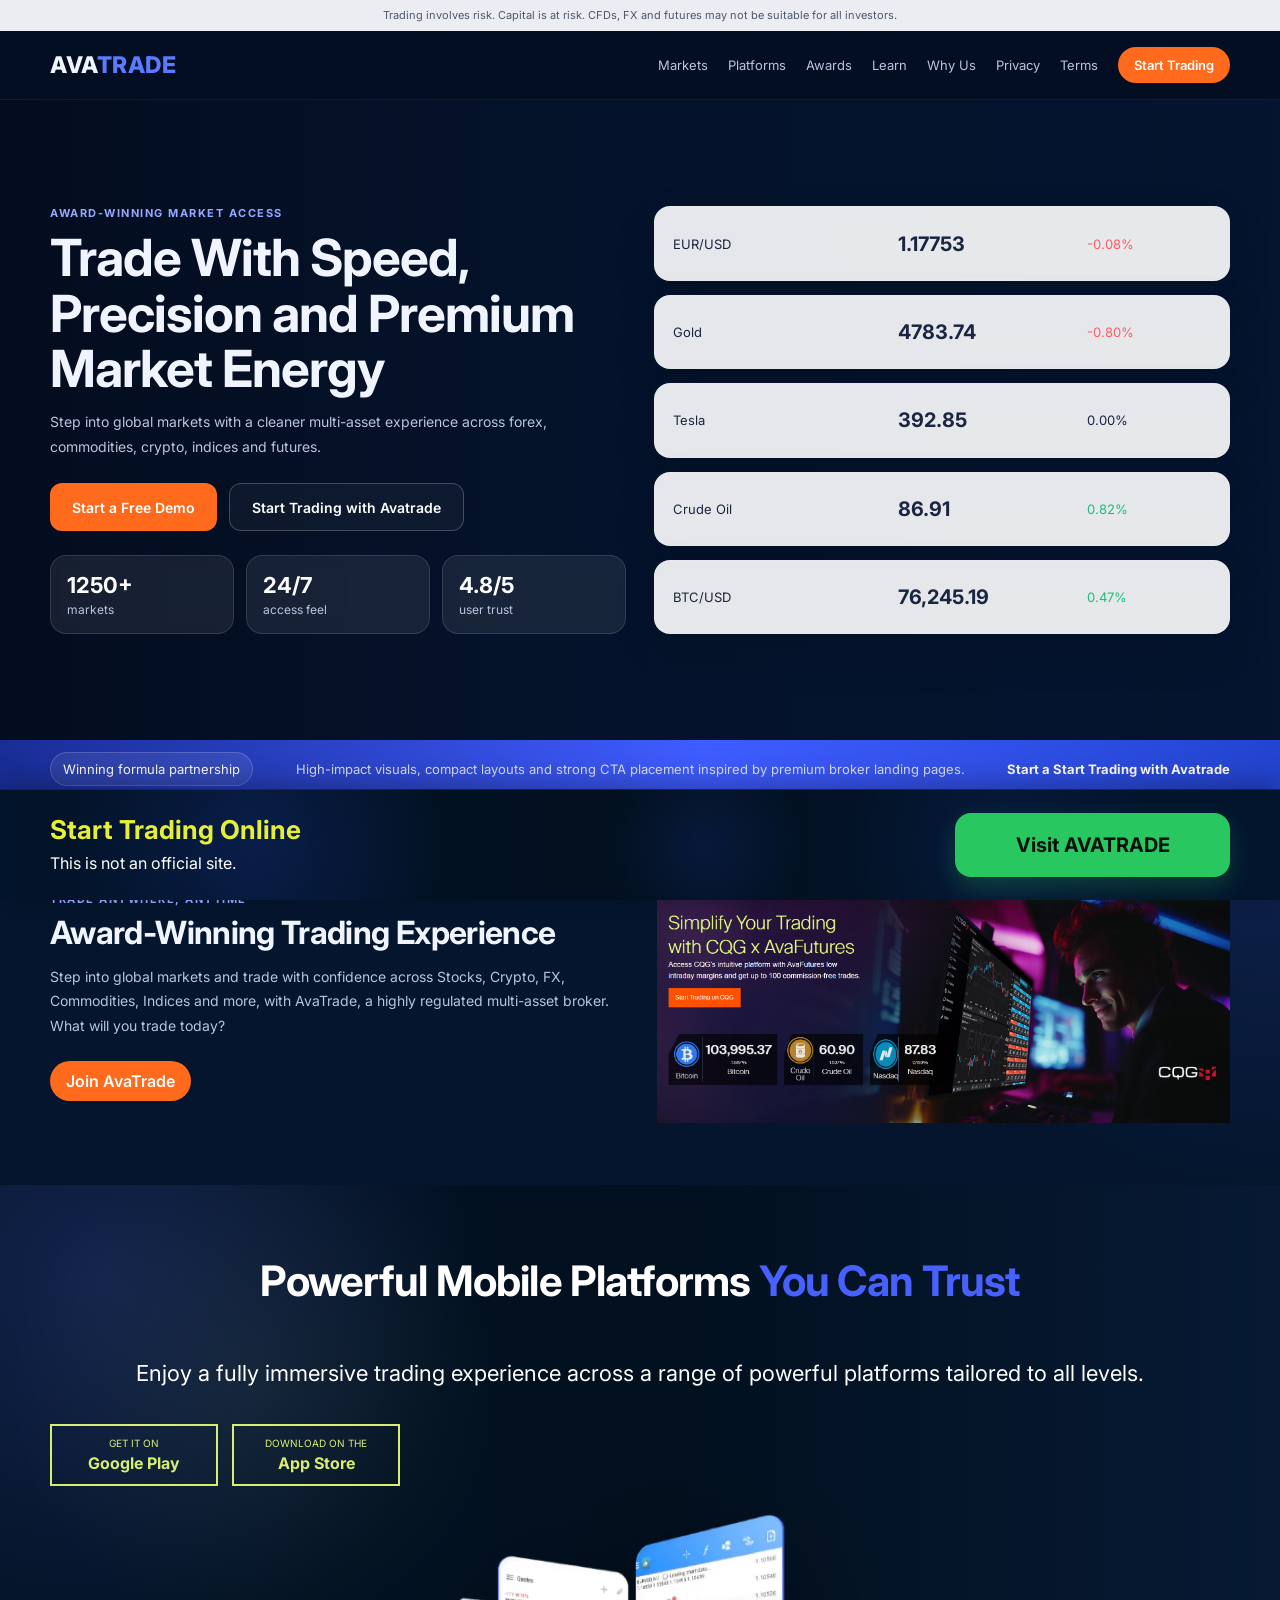
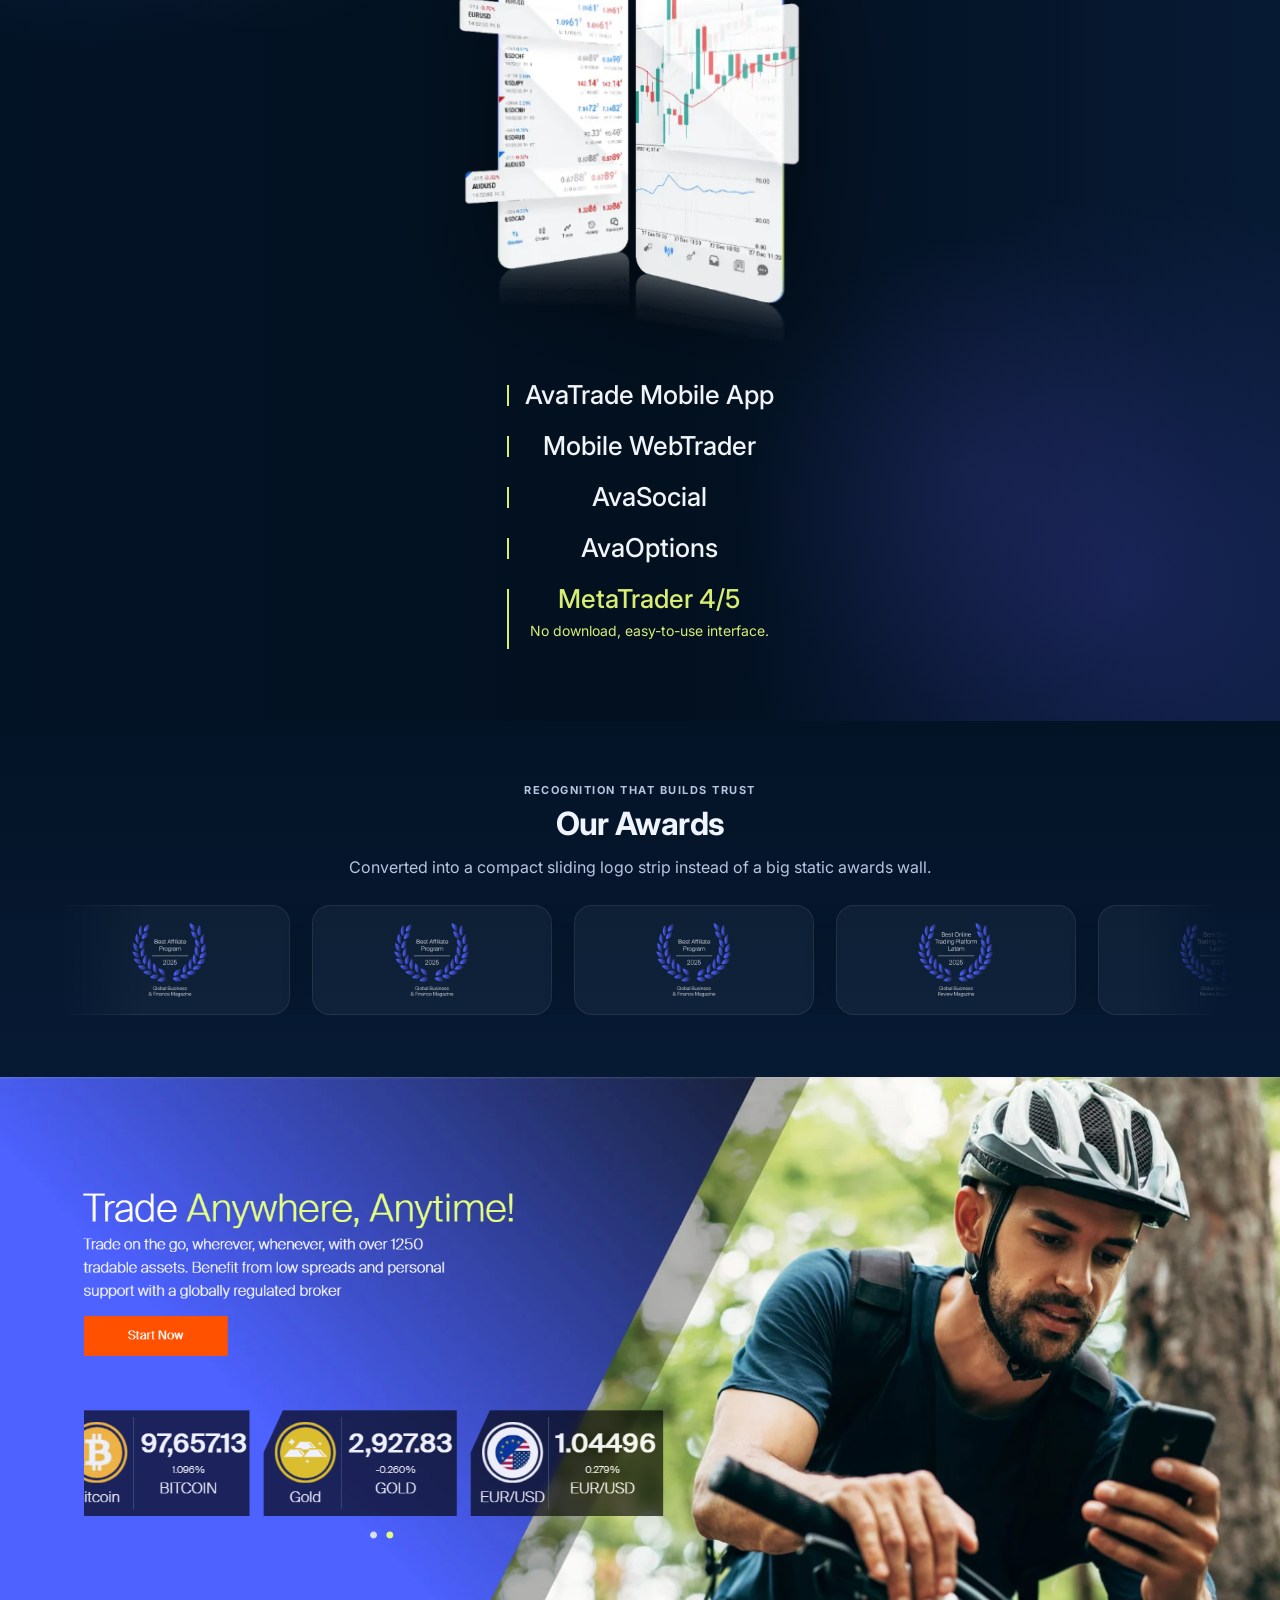
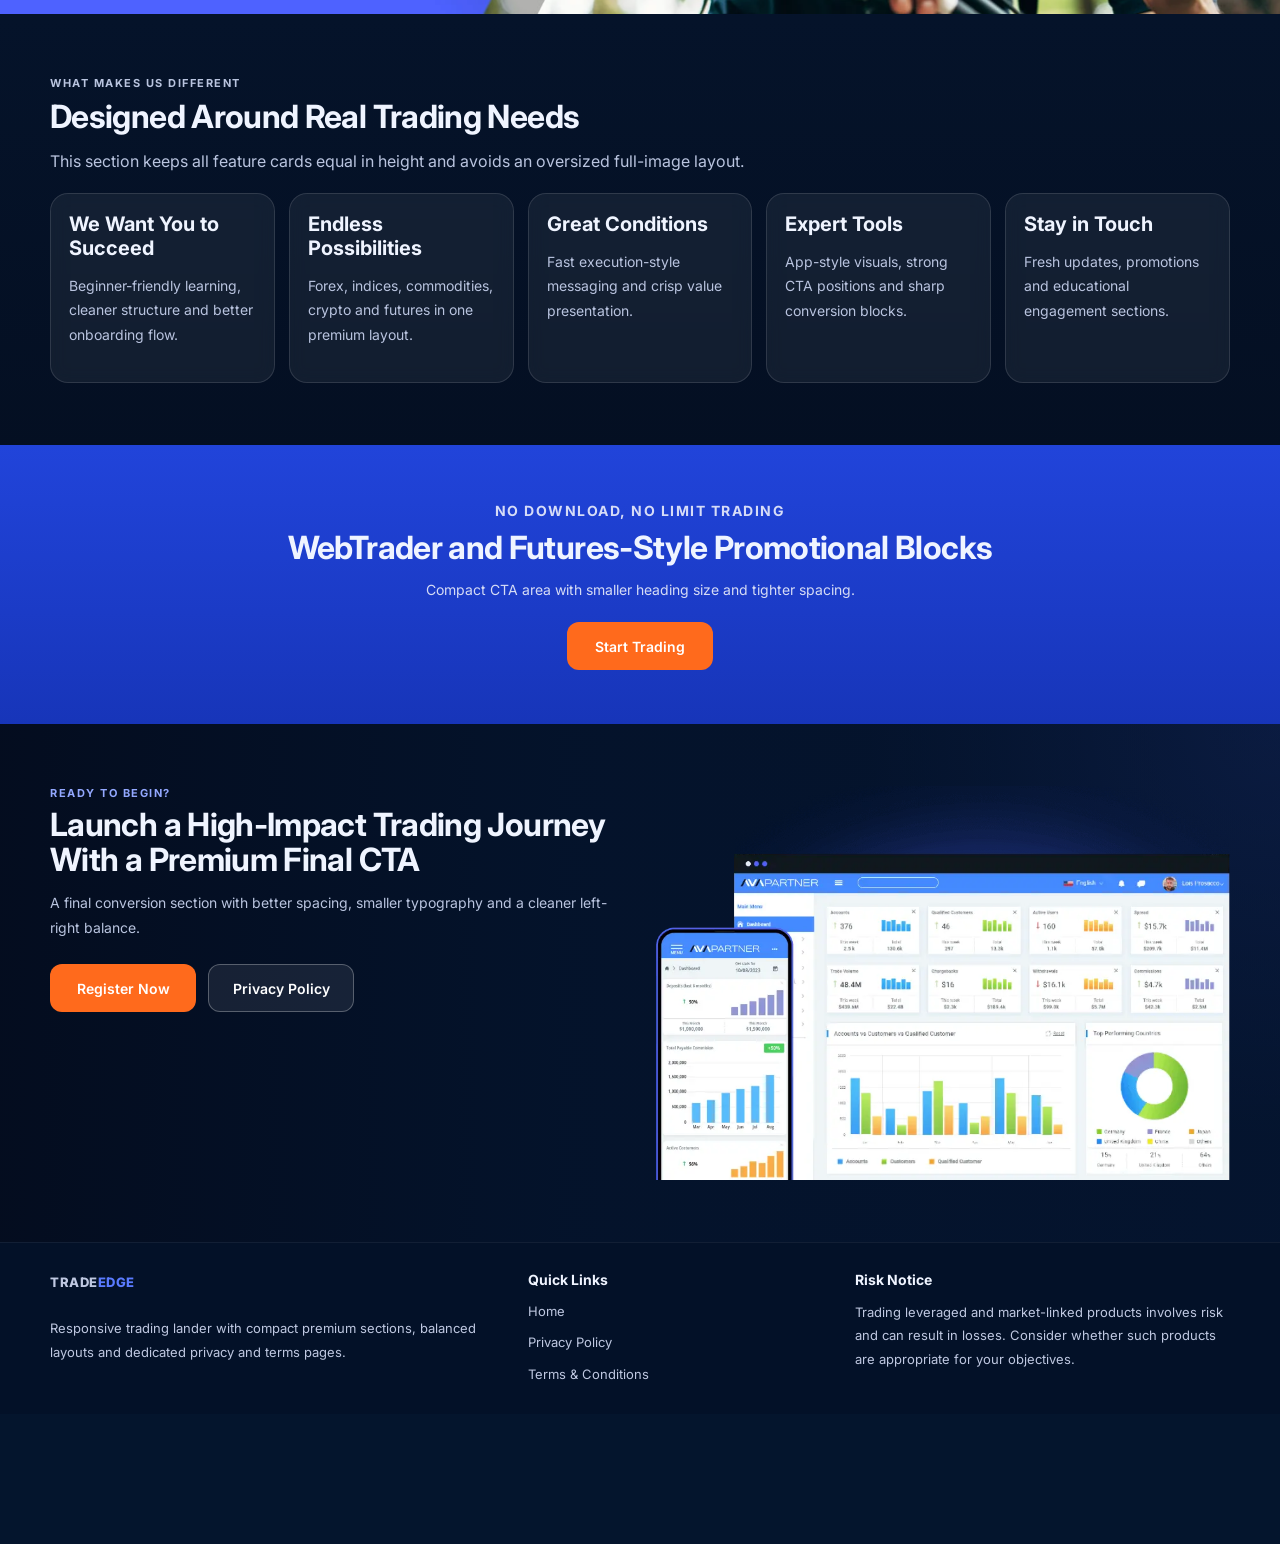
==== index.html @ bf1dd3de "Update index.html" ====
<!DOCTYPE html>
<html lang="en">
<head>
  <meta charset="UTF-8" />
  <meta name="viewport" content="width=device-width, initial-scale=1.0" />
  <title>AVATRADE | Responsive Trading</title>
  <meta name="description" content="Compact responsive trading landing page with premium broker-style sections, privacy policy and terms page." />
  <link rel="preconnect" href="https://fonts.googleapis.com">
  <link rel="preconnect" href="https://fonts.gstatic.com" crossorigin>
  <link href="https://fonts.googleapis.com/css2?family=Inter:wght@400;500;600;700&display=swap" rel="stylesheet">
  <link rel="stylesheet" href="assets/style.css" />
</head>
<body>
  <div class="risk-bar">Trading involves risk. Capital is at risk. CFDs, FX and futures may not be suitable for all investors.</div>

  <header class="site-header" id="siteHeader">
    <div class="container nav-wrap">
      <a href="index.html" class="logo">AVA<span>TRADE</span></a>
      <button class="nav-toggle" id="navToggle" aria-label="Toggle menu">
        <span></span><span></span><span></span>
      </button>
      <nav class="main-nav" id="mainNav">
        <a href="#markets">Markets</a>
        <a href="#platforms">Platforms</a>
        <a href="#awards">Awards</a>
        <a href="#learn">Learn</a>
        <a href="#why">Why Us</a>
        <a href="privacy.html">Privacy</a>
        <a href="terms.html">Terms</a>
        <a href="#final-cta" class="nav-cta">Start Trading</a>
      </nav>
    </div>
  </header>

  <main>
    <section class="hero compact-section">
      <div class="hero-bg"></div>
      <div class="hero-overlay"></div>
      <div class="container hero-grid">
        <div class="hero-copy">
          <p class="eyebrow">Award-winning market access</p>
          <h1>Trade With Speed, Precision and Premium Market Energy</h1>
          <p class="lead">Step into global markets with a cleaner multi-asset experience across forex, commodities, crypto, indices and futures.</p>
          <div class="hero-actions">
            <a href="#final-cta" class="btn btn-primary">Start a Free Demo</a>
            <a href="#platforms" class="btn btn-secondary">Start Trading with Avatrade</a>
          </div>
          <div class="metric-row">
            <div class="metric-card"><strong>1250+</strong><span>markets</span></div>
            <div class="metric-card"><strong>24/7</strong><span>access feel</span></div>
            <div class="metric-card"><strong>4.8/5</strong><span>user trust</span></div>
          </div>
        </div>
        <div class="hero-panel">
          <div class="ticker-card"><span>EUR/USD</span><strong>1.17753</strong><em class="down">-0.08%</em></div>
          <div class="ticker-card"><span>Gold</span><strong>4783.74</strong><em class="down">-0.80%</em></div>
          <div class="ticker-card"><span>Tesla</span><strong>392.85</strong><em>0.00%</em></div>
          <div class="ticker-card"><span>Crude Oil</span><strong>86.91</strong><em class="up">0.82%</em></div>
          <div class="ticker-card"><span>BTC/USD</span><strong>76,245.19</strong><em class="up">0.47%</em></div>
        </div>
      </div>
    </section>

    <section class="promo-strip">
      <div class="container promo-strip-inner">
        <div class="promo-badge">Winning formula partnership</div>
        <p>High-impact visuals, compact layouts and strong CTA placement inspired by premium broker landing pages.</p>
        <a href="#final-cta">Start a Start Trading with Avatrade</a>
      </div>
    </section>

   <section class="compact-section dark-section" id="markets">
  <div class="container split-grid equal-grid market-section-fixed">
    <div class="text-col">
      <p class="eyebrow">Trade anywhere, anytime</p>
      <h2>Award-Winning Trading Experience</h2>
      <p class="section-text">
        Step into global markets and trade with confidence across Stocks, Crypto, FX,
        Commodities, Indices and more, with AvaTrade, a highly regulated multi-asset
        broker. What will you trade today?
      </p>
      <a href="#final-cta" class="nav-cta">Join AvaTrade</a>
    </div>

    <div class="visual-col">
      <div class="">
        <img src="./assets/image (25) (1).png" alt="Trading platform visual" />
      </div>
    </div>
  </div>
</section>

  <section class="compact-section platform-section exact-platform" id="platforms">
  <div class="container">
    <div class="exact-platform-head">
      <h2>Powerful Mobile Platforms <span>You Can Trust</span></h2>
    </div>

    <div class="exact-platform-grid">

      <!-- LEFT -->
      <div class="exact-platform-left">
        <p>
          Enjoy a fully immersive
          trading experience across
          a range of powerful platforms
          tailored to all levels.
        </p>

        <div class="exact-store-row">
          <a href="#final-cta" class="exact-store-btn">
            <small>GET IT ON</small>
            <strong>Google Play</strong>
          </a>

          <a href="#final-cta" class="exact-store-btn">
            <small>Download on the</small>
            <strong>App Store</strong>
          </a>
        </div>
      </div>

      <!-- CENTER (UPDATED IMAGE) -->
      <div class="exact-platform-center">
        <div class="platform-image-wrap">
          <img src="./assets/image-metatrader.webp" alt="Trading App UI" />
        </div>
      </div>

      <!-- RIGHT -->
      <div class="exact-platform-right">
        <div class="platform-link-item">
          <h3>AvaTrade Mobile App</h3>
        </div>

        <div class="platform-link-item">
          <h3>Mobile WebTrader</h3>
        </div>

        <div class="platform-link-item">
          <h3>AvaSocial</h3>
        </div>

        <div class="platform-link-item">
          <h3>AvaOptions</h3>
        </div>

        <div class="platform-link-item active">
          <h3>MetaTrader 4/5</h3>
          <p>No download, easy-to-use interface.</p>
        </div>
      </div>

    </div>
  </div>
</section>

   <section class="compact-section awards-section" id="awards">
  <div class="container">
    <div class="section-head center light">
      <p class="eyebrow">Recognition that builds trust</p>
      <h2>Our Awards</h2>
      <p>Converted into a compact sliding logo strip instead of a big static awards wall.</p>
    </div>

    <div class="logo-slider">
      <div class="logo-track">
        <div class="award-card"><img src="./assets/img/award-2025-10 (1).webp" alt="Award 1" /></div>
        <div class="award-card"><img src="./assets/img/award-2025-10 (1).webp" alt="Award 2" /></div>
        <div class="award-card"><img src="./assets/img/award-2025-10.webp" alt="Award 3" /></div>
        <div class="award-card"><img src="./assets/img/award-2025-11 (1).webp" alt="Award 4" /></div>
        <div class="award-card"><img src="./assets/img/award-2025-11.webp" alt="Award 5" /></div>
        <div class="award-card"><img src="./assets/img/award-2025-4.webp" alt="Award 6" /></div>
        <div class="award-card"><img src="./assets/img/award-2025-5 (1).webp" alt="Award 7" /></div>
        <div class="award-card"><img src="./assets/img/award-2025-5.webp" alt="Award 8" /></div>
        <div class="award-card"><img src="./assets/img/award-2025-6 (1).webp" alt="Award 9" /></div>
        <div class="award-card"><img src="./assets/img/award-2025-6.webp" alt="Award 10" /></div>
        <div class="award-card"><img src="./assets/img/award-2025-7.webp" alt="Award 11" /></div>
        <div class="award-card"><img src="./assets/img/award-2025-8 (1).webp" alt="Award 12" /></div>
        <div class="award-card"><img src="./assets/img/award-2025-8.webp" alt="Award 13" /></div>

        <!-- duplicate for smooth infinite slider -->
        <div class="award-card"><img src="./assets/img/award-2025-10 (1).webp" alt="Award 1" /></div>
        <div class="award-card"><img src="./assets/img/award-2025-10 (1).webp" alt="Award 2" /></div>
        <div class="award-card"><img src="./assets/img/award-2025-10.webp" alt="Award 3" /></div>
        <div class="award-card"><img src="./assets/img/award-2025-11 (1).webp" alt="Award 4" /></div>
        <div class="award-card"><img src="./assets/img/award-2025-11.webp" alt="Award 5" /></div>
        <div class="award-card"><img src="./assets/img/award-2025-4.webp" alt="Award 6" /></div>
        <div class="award-card"><img src="./assets/img/award-2025-5 (1).webp" alt="Award 7" /></div>
        <div class="award-card"><img src="./assets/img/award-2025-5.webp" alt="Award 8" /></div>
        <div class="award-card"><img src="./assets/img/award-2025-6 (1).webp" alt="Award 9" /></div>
        <div class="award-card"><img src="./assets/img/award-2025-6.webp" alt="Award 10" /></div>
        <div class="award-card"><img src="./assets/img/award-2025-7.webp" alt="Award 11" /></div>
        <div class="award-card"><img src="./assets/img/award-2025-8 (1).webp" alt="Award 12" /></div>
        <div class="award-card"><img src="./assets/img/award-2025-8.webp" alt="Award 13" /></div>
      </div>
    </div>
  </div>
</section>

    <section class="compact-section light-section" id="learn" style="padding: 0px 0;">
            <img src="./assets/image (26) (1).png" alt="Learning and training workspace" />
    </section>

    <section class="compact-section why-section" id="why">
      <div class="container">
        <div class="section-head light left">
          <p class="eyebrow">What makes us different</p>
          <h2>Designed Around Real Trading Needs</h2>
          <p>This section keeps all feature cards equal in height and avoids an oversized full-image layout.</p>
        </div>
        <div class="feature-grid">
          <article class="feature-card"><h3>We Want You to Succeed</h3><p>Beginner-friendly learning, cleaner structure and better onboarding flow.</p></article>
          <article class="feature-card"><h3>Endless Possibilities</h3><p>Forex, indices, commodities, crypto and futures in one premium layout.</p></article>
          <article class="feature-card"><h3>Great Conditions</h3><p>Fast execution-style messaging and crisp value presentation.</p></article>
          <article class="feature-card"><h3>Expert Tools</h3><p>App-style visuals, strong CTA positions and sharp conversion blocks.</p></article>
          <article class="feature-card"><h3>Stay in Touch</h3><p>Fresh updates, promotions and educational engagement sections.</p></article>
        </div>
      </div>
    </section>

    <section class="cta-band">
      <div class="container cta-band-inner">
        <p class="eyebrow">No download, no limit trading</p>
        <h2>WebTrader and Futures-Style Promotional Blocks</h2>
        <p>Compact CTA area with smaller heading size and tighter spacing.</p>
        <a href="#final-cta" class="btn btn-primary">Start Trading</a>
      </div>
    </section>

    <section class="compact-section final-cta" id="final-cta">
      <div class="final-bg"></div>
      <div class="final-overlay"></div>
      <div class="container split-grid equal-grid final-grid">
        <div class="text-col final-copy">
          <p class="eyebrow">Ready to begin?</p>
          <h2 style="font-size: 32px;">Launch a High-Impact Trading Journey With a Premium Final CTA</h2>
          <p class="section-text">A final conversion section with better spacing, smaller typography and a cleaner left-right balance.</p>
          <div class="hero-actions">
            <a href="#" class="btn btn-primary">Register Now</a>
            <a href="privacy.html" class="btn btn-secondary light-outline">Privacy Policy</a>
          </div>
        </div>
        <div class="visual-col">
          <div class="">
            <img src="./assets/partner-img.webp" alt="Performance racing inspired visual" />
          </div>
        </div>
      </div>
    </section>
  </main>

  <footer class="site-footer">
    <div class="container footer-grid">
      <div>
        <a href="index.html" class="logo footer-logo">TRADE<span>EDGE</span></a>
        <p>Responsive trading lander with compact premium sections, balanced layouts and dedicated privacy and terms pages.</p>
      </div>
      <div>
        <h4>Quick Links</h4>
        <ul>
          <li><a href="index.html">Home</a></li>
          <li><a href="privacy.html">Privacy Policy</a></li>
          <li><a href="terms.html">Terms & Conditions</a></li>
        </ul>
      </div>
      <div>
        <h4>Risk Notice</h4>
        <p>Trading leveraged and market-linked products involves risk and can result in losses. Consider whether such products are appropriate for your objectives.</p>
      </div>
    </div>
  </footer>

  <div class="bottom-sticky-bar">
  <div class="container bottom-sticky-inner">
    <div class="bottom-sticky-text">
      <h3>Start Trading Online</h3>
      <p>This is not an official site.</p>
    </div>
    <a href="#final-cta" class="bottom-sticky-btn">Visit AVATRADE</a>
  </div>
</div>

  <script src="assets/script.js"></script>
</body>
</html>
---- assets/style.css ----
:root {
  --bg: #04152d;
  --bg-soft: #071f42;
  --card: rgba(255,255,255,0.08);
  --card-strong: rgba(8,17,38,0.82);
  --line: rgba(255,255,255,0.12);
  --text: #eff4ff;
  --muted: #b9c4df;
  --dark-text: #10203f;
  --accent: #ff6a1c;
  --blue: #4d68ff;
  --lime: #d7ef7f;
  --section-light: #f3f5fb;
  --shadow: 0 18px 40px rgba(5, 12, 30, 0.18);
}

* { box-sizing: border-box; }
html { scroll-behavior: smooth; }
body {
  margin: 0;
  font-family: 'Inter', sans-serif;
  color: var(--text);
  background: var(--bg);
}
a { text-decoration: none; color: inherit; }
img { max-width: 100%; display: block; }
.container { width: min(1180px, calc(100% - 32px)); margin: 0 auto; }

.risk-bar {
  font-size: 11px;
  line-height: 1.4;
  text-align: center;
  padding: 8px 12px;
  background: #ebedf2;
  color: #4d5870;
}

.site-header {
  position: sticky;
  top: 0;
  z-index: 100;
  background: rgba(5, 14, 33, 0.88);
  backdrop-filter: blur(10px);
  border-bottom: 1px solid rgba(255,255,255,0.06);
}
.nav-wrap {
  min-height: 68px;
  display: flex;
  align-items: center;
  justify-content: space-between;
  gap: 18px;
}
.logo {
  font-size: 23px;
  font-weight: 800;
  letter-spacing: 0.5px;
}
.logo span { color: #5a7bff; }
.main-nav {
  display: flex;
  align-items: center;
  gap: 20px;
  font-size: 13px;
  color: var(--muted);
}
.main-nav a:hover { color: #fff; }
.nav-cta {
  background: var(--accent);
  color: #fff !important;
  padding: 10px 16px;
  border-radius: 999px;
  font-weight: 600;
}
.nav-toggle {
  display: none;
  background: none;
  border: 0;
  padding: 0;
}
.nav-toggle span {
  display: block;
  width: 24px;
  height: 2px;
  margin: 5px 0;
  background: #fff;
}

.compact-section {
  position: relative;
  padding: 62px 0;
}
.hero {
  min-height: 640px;
  display: flex;
  align-items: center;
  overflow: hidden;
}
.hero-bg,
.final-bg {
  position: absolute;
  inset: 0;
  background-size: cover;
  background-position: center;
}
.hero-bg {
  background-image: url('https://images.unsplash.com/photo-1518546305927-5a555bb7020d?auto=format&fit=crop&w=1800&q=80');
}
.hero-overlay,
.final-overlay {
  position: absolute;
  inset: 0;
  background: linear-gradient(90deg, rgba(4, 12, 30, 0.92) 0%, rgba(4, 18, 42, 0.75) 44%, rgba(5, 19, 48, 0.45) 100%);
}
.hero-grid,
.split-grid {
  position: relative;
  z-index: 2;
  display: grid;
  grid-template-columns: repeat(2, minmax(0, 1fr));
  gap: 28px;
  /* align-items: center; */
}
.equal-grid > * { min-width: 0; }
.hero-copy,
.text-col,
.visual-col { width: 100%; }
.eyebrow {
  margin: 0 0 10px;
  font-size: 11px;
  font-weight: 700;
  letter-spacing: 1.5px;
  text-transform: uppercase;
  color: #93a8ff;
}
.hero h1,
h1,
h2 {
  margin: 0 0 14px;
  line-height: 1.08;
  letter-spacing: -0.02em;
}
.hero h1 { font-size: clamp(34px, 4vw, 52px); max-width: 620px; }
h1 { font-size: clamp(30px, 3vw, 42px); }
h2 { font-size: clamp(26px, 2.5vw, 36px); }
.hero .lead,
.section-text,
.legal-hero p,
.legal-content p,
.feature-card p,
.mini-card p,
.learn-card p,
.promo-overlay p,
.promo-stat-card p,
.cta-band-inner p,
.footer-grid p {
  font-size: 14px;
  line-height: 1.75;
  color: var(--muted);
}
.hero-actions,
.store-row {
  display: flex;
  flex-wrap: wrap;
  gap: 12px;
  margin-top: 24px;
}
.btn {
  display: inline-flex;
  align-items: center;
  justify-content: center;
  min-width: 146px;
  min-height: 48px;
  padding: 12px 22px;
  border-radius: 12px;
  font-size: 14px;
  font-weight: 600;
  transition: transform .25s ease, opacity .25s ease;
}
.btn:hover { transform: translateY(-2px); }
.btn-primary { background: var(--accent); color: #fff; }
.btn-secondary {
  color: #fff;
  border: 1px solid rgba(255,255,255,0.22);
  background: rgba(255,255,255,0.04);
}
.btn-lime {
  background: var(--lime);
  color: #243100;
  font-weight: 700;
}
.light-outline {
  background: rgba(255,255,255,0.08);
  border-color: rgba(255,255,255,0.28);
}
.small { min-width: 132px; min-height: 42px; font-size: 13px; }

.metric-row {
  display: grid;
  grid-template-columns: repeat(3, minmax(0, 1fr));
  gap: 12px;
  margin-top: 24px;
}
.metric-card,
.ticker-card,
.mini-card,
.learn-card,
.feature-card,
.platform-item,
.award-card {
  border: 1px solid var(--line);
  backdrop-filter: blur(8px);
}
.metric-card {
  padding: 16px;
  border-radius: 16px;
  background: rgba(255,255,255,0.08);
}
.metric-card strong {
  display: block;
  font-size: 22px;
  color: #fff;
}
.metric-card span {
  display: block;
  margin-top: 4px;
  font-size: 12px;
  color: var(--muted);
}
.hero-panel {
  display: grid;
  gap: 14px;
}
.ticker-card {
  display: grid;
  grid-template-columns: 1.2fr 1fr .7fr;
  align-items: center;
  gap: 12px;
  padding: 16px 18px;
  border-radius: 16px;
  background: rgba(255,255,255,0.9);
  color: #1a2542;
  box-shadow: var(--shadow);
}
.ticker-card span,
.ticker-card em { font-size: 13px; font-style: normal; }
.ticker-card strong { font-size: 20px; }
.up { color: #19c278; }
.down { color: #ff5c6a; }

.promo-strip {
  background: linear-gradient(90deg, #192d96, #3f5cff 55%, #2344d0);
  color: #fff;
  padding: 12px 0;
}
.promo-strip-inner {
  display: flex;
  align-items: center;
  justify-content: space-between;
  gap: 18px;
  font-size: 13px;
}
.promo-badge {
  padding: 8px 12px;
  border-radius: 999px;
  border: 1px solid rgba(255,255,255,0.16);
  background: rgba(255,255,255,0.08);
  white-space: nowrap;
}
.promo-strip p { margin: 0; color: rgba(255,255,255,0.82); }
.promo-strip a { font-weight: 700; white-space: nowrap; }

.dark-section,
.platform-section,
.why-section,
.final-cta { background: radial-gradient(circle at top right, rgba(75, 102, 255, 0.16), transparent 30%), var(--bg); }
.light-section,
.legal-page-body { background: var(--section-light); color: var(--dark-text); }
.light-section h2,
.light-section h3,
.legal-page-body h1,
.legal-page-body h2,
.legal-page-body h3,
.legal-page-body .logo,
.legal-page-body .main-nav a,
.legal-page-body .site-footer h4,
.legal-page-body .site-footer a,
.legal-page-body .site-footer p { color: var(--dark-text); }
.legal-page-body .site-footer { background: #e9edf7; }
.legal-page-body .site-header { background: rgba(255,255,255,0.92); border-bottom: 1px solid rgba(16,32,63,0.08); }
.legal-page-body .risk-bar { background: #dde3f1; color: #42516f; }

.market-grid,
.learn-grid,
.feature-grid {
  display: grid;
  gap: 14px;
}
.market-grid,
.learn-grid { grid-template-columns: repeat(2, minmax(0,1fr)); margin-top: 22px; }
.feature-grid { grid-template-columns: repeat(5, minmax(0,1fr)); margin-top: 22px; }
.mini-card,
.learn-card,
.feature-card {
  padding: 18px;
  border-radius: 18px;
  background: rgba(255,255,255,0.05);
  min-height: 176px;
}
.light-section .learn-card {
  background: #ffffff;
  box-shadow: 0 10px 28px rgba(17, 27, 61, 0.08);
  border: 1px solid rgba(17,27,61,0.06);
}
.mini-card h3,
.learn-card h3,
.feature-card h3,
.promo-overlay h3 { margin: 0 0 10px; font-size: 20px; }
.mini-card span,
.learn-card a { font-size: 13px; font-weight: 700; }
.learn-card a { color: var(--accent); }

.image-card,
.promo-card-img,
.promo-stat-card {
  position: relative;
  border-radius: 24px;
  overflow: hidden;
  box-shadow: var(--shadow);
}
.image-card {
  min-height: 380px;
  /* background: #091833; */
}
.tall-card { min-height: 420px; }
.image-card img,
.promo-card-img img,
.final-card img {
  width: 100%;
  height: 100%;
  object-fit: cover;
}
.image-float-card {
  position: absolute;
  left: 18px;
  right: 18px;
  bottom: 18px;
  padding: 16px;
  border-radius: 16px;
  background: rgba(6, 16, 36, 0.78);
  border: 1px solid rgba(255,255,255,0.08);
}
.image-float-card strong { display: block; margin-bottom: 6px; font-size: 16px; }
.image-float-card p { margin: 0; font-size: 13px; line-height: 1.7; color: var(--muted); }

.device-showcase {
  position: relative;
  min-height: 320px;
  margin-bottom: 18px;
}
.phone-back,
.phone-front {
  position: absolute;
  width: 54%;
  max-width: 300px;
  height: 300px;
  object-fit: cover;
  border-radius: 28px;
  box-shadow: var(--shadow);
  border: 6px solid rgba(11, 21, 44, 0.9);
}
.phone-back { left: 8%; top: 24px; transform: rotate(-8deg); }
.phone-front { right: 8%; top: 0; transform: rotate(8deg); }
.platform-links { display: grid; gap: 10px; }
.platform-item {
  padding: 14px 16px;
  border-radius: 14px;
  background: rgba(255,255,255,0.06);
  color: #dce4ff;
  font-size: 14px;
}
.platform-item.active { background: rgba(93, 114, 255, 0.18); border-color: rgba(117,136,255,0.35); }
.store-btn {
  display: inline-flex;
  align-items: center;
  justify-content: center;
  min-width: 132px;
  min-height: 42px;
  padding: 10px 16px;
  border-radius: 12px;
  border: 1px solid rgba(215,239,127,0.35);
  color: var(--lime);
  background: rgba(255,255,255,0.03);
  font-size: 13px;
  font-weight: 700;
}

.awards-section { overflow: hidden; }
.section-head { max-width: 720px; margin-bottom: 22px; }
.section-head.center { text-align: center; margin-left: auto; margin-right: auto; }
.section-head.left { text-align: left; }
.section-head.light p { color: var(--muted); }
.logo-slider {
  overflow: hidden;
  border-radius: 18px;
  /* border: 1px solid rgba(255,255,255,0.08); */
  /* background: rgba(255,255,255,0.04); */
}
.logo-track {
  display: flex;
  width: max-content;
  animation: slideAwards 32s linear infinite;
}
.award-card {
  display: flex;
  align-items: center;
  justify-content: center;
  min-width: 240px;
  min-height: 88px;
  padding: 18px;
  border-right: 1px solid rgba(255,255,255,0.07);
  font-size: 13px;
  font-weight: 700;
  color: #dce3ff;
  text-align: center;
}
@keyframes slideAwards {
  0% { transform: translateX(0); }
  100% { transform: translateX(-50%); }
}

.why-section {
  background: linear-gradient(180deg, rgba(5,19,42,0.98), rgba(4,15,34,0.98));
}
.feature-card {
  background: rgba(255,255,255,0.06);
  min-height: 190px;
}

.promo-card-img { min-height: 340px; }
.promo-overlay {
  position: absolute;
  inset: auto 18px 18px 18px;
  padding: 18px;
  border-radius: 18px;
  background: rgba(6, 16, 36, 0.78);
}
.promo-overlay .eyebrow,
.promo-stat-card .eyebrow,
.cta-band .eyebrow,
.final-copy .eyebrow { margin-bottom: 8px; }
.promo-stat-card {
  min-height: 340px;
  padding: 28px;
  display: grid;
  grid-template-columns: 1.2fr .8fr;
  align-items: center;
  gap: 18px;
  background: linear-gradient(135deg, #07152f, #152863 62%, #0a1736);
  border: 1px solid rgba(255,255,255,0.08);
}
.stat-circle {
  width: 180px;
  height: 180px;
  margin-left: auto;
  border-radius: 50%;
  display: grid;
  place-items: center;
  background: radial-gradient(circle at top, #fff3a3, #d5ef7f 58%, #95a631 100%);
  color: #3a4200;
  font-size: 58px;
  font-weight: 800;
  box-shadow: 0 18px 40px rgba(0,0,0,0.28);
}

.cta-band {
  background: linear-gradient(180deg, #2144da, #1735b9);
  text-align: center;
  padding: 54px 0;
}
.cta-band-inner {
  max-width: 760px;
  margin: 0 auto;
}
.cta-band h2 { margin-bottom: 12px; }
.cta-band p { margin: 0 0 20px; color: rgba(255,255,255,0.82); }

.final-cta { overflow: hidden; }
.final-bg {
  background-image: url('https://images.unsplash.com/photo-1517649763962-0c623066013b?auto=format&fit=crop&w=1800&q=80');
}
.final-grid { position: relative; z-index: 2; }
.final-copy { padding-right: 12px; }
.final-card { min-height: 350px; }

.site-footer {
  background: #031128;
  padding: 28px 0;
  border-top: 1px solid rgba(255,255,255,0.06);
}
.footer-grid {
  display: grid;
  grid-template-columns: 1.2fr .8fr 1fr;
  gap: 28px;
}
.site-footer h4 { margin: 0 0 12px; font-size: 14px; }
.site-footer ul { list-style: none; padding: 0; margin: 0; }
.site-footer li + li { margin-top: 8px; }
.site-footer a, .site-footer p { color: #bfc8e1; font-size: 13px; line-height: 1.8; }
.footer-logo { display: inline-block; margin-bottom: 10px; }

.legal-main { color: var(--dark-text); }
.legal-hero {
  padding: 72px 0 30px;
  background: linear-gradient(180deg, #f6f8fd, #eef2fb);
}
.legal-content-wrap { padding: 0 0 60px; }
.legal-content {
  background: #fff;
  border-radius: 24px;
  box-shadow: 0 18px 40px rgba(17, 27, 61, 0.08);
  padding: 32px;
}
.legal-content article { max-width: 860px; }
.legal-content h2 { font-size: 24px; margin-top: 22px; }
.legal-nav { color: #44516f; }

@media (max-width: 1100px) {
  .feature-grid { grid-template-columns: repeat(3, minmax(0,1fr)); }
  .footer-grid { grid-template-columns: 1fr 1fr; }
}

@media (max-width: 900px) {
  .nav-toggle { display: block; }
  .main-nav {
    position: absolute;
    top: 100%;
    right: 16px;
    left: 16px;
    display: none;
    flex-direction: column;
    align-items: flex-start;
    padding: 18px;
    border-radius: 18px;
    background: rgba(4, 15, 34, 0.98);
    border: 1px solid rgba(255,255,255,0.08);
  }
  .main-nav.open { display: flex; }
  .hero-grid,
  .split-grid,
  .footer-grid,
  .market-grid,
  .learn-grid,
  .feature-grid,
  .promo-stat-card {
    grid-template-columns: 1fr;
  }
  .hero { min-height: auto; padding: 56px 0; }
  .compact-section { padding: 52px 0; }
  .promo-strip-inner { flex-direction: column; align-items: flex-start; }
  .device-showcase { min-height: 280px; }
  .phone-back, .phone-front { width: 56%; height: 250px; }
  .phone-back { left: 6%; }
  .phone-front { right: 6%; }
  .stat-circle { margin: 0; }
}

@media (max-width: 640px) {
  .container { width: min(100% - 24px, 1180px); }
  .hero h1 { font-size: 26px; }
  h2 { font-size: 30px; }
  .metric-row { grid-template-columns: 1fr; }
  .ticker-card { grid-template-columns: 1fr 1fr .8fr; padding: 14px; }
  .ticker-card strong { font-size: 17px; }
  .award-card { min-width: 210px; }
  .image-card, .tall-card, .promo-card-img, .promo-stat-card { min-height: auto; }
  .device-showcase { min-height: 220px; }
  .phone-back, .phone-front { height: 200px; }
  .legal-content { padding: 24px 18px; }
  .feature-card {
    background: rgba(255, 255, 255, 0.06);
    min-height: 0px!important;
}
}



.bottom-sticky-bar {
  position: fixed;
  left: 0;
  right: 0;
  bottom: 0;
  z-index: 9999;
  background:
    radial-gradient(circle at 20% 50%, rgba(45, 88, 255, 0.16), transparent 18%),
    radial-gradient(circle at 55% 50%, rgba(45, 88, 255, 0.12), transparent 14%),
    radial-gradient(circle at 78% 50%, rgba(45, 88, 255, 0.10), transparent 16%),
    linear-gradient(90deg, #02142b 0%, #02101f 50%, #03152e 100%);
  border-top: 1px solid rgba(255, 255, 255, 0.08);
  box-shadow: 0 -8px 24px rgba(0, 0, 0, 0.28);
}

.bottom-sticky-inner {
  min-height: 110px;
  display: flex;
  align-items: center;
  justify-content: space-between;
  gap: 24px;
  padding: 18px 0;
}

.bottom-sticky-text h3 {
  margin: 0 0 8px;
  font-size: 26px;
  line-height: 1.1;
  font-weight: 700;
  color: #e5ef39;
}

.bottom-sticky-text p {
  margin: 0;
  font-size: 16px;
  line-height: 1.4;
  color: #ffffff;
}

.bottom-sticky-btn {
  display: inline-flex;
  align-items: center;
  justify-content: center;
  min-width: 275px;
  min-height: 64px;
  padding: 14px 28px;
  border-radius: 16px;
  background: #29c75f;
  color: #04110a;
  font-size: 20px;
  font-weight: 700;
  text-decoration: none;
  box-shadow: 0 10px 24px rgba(41, 199, 95, 0.24);
  transition: transform 0.25s ease, box-shadow 0.25s ease, background 0.25s ease;
}

.bottom-sticky-btn:hover {
  transform: translateY(-2px);
  background: #31d867;
  box-shadow: 0 14px 30px rgba(41, 199, 95, 0.3);
}

body {
  padding-bottom: 130px;
}

@media (max-width: 767px) {
  .bottom-sticky-inner {
    min-height: auto;
    flex-direction: column;
    align-items: stretch;
    gap: 16px;
    padding: 16px 0;
  }

  .bottom-sticky-text h3 {
    font-size: 22px;
  }

  .bottom-sticky-text p {
    font-size: 15px;
  }

  .bottom-sticky-btn {
    width: 100%;
    min-width: 100%;
    min-height: 56px;
    font-size: 18px;
    border-radius: 14px;
  }

  body {
    padding-bottom: 160px;
  }
}


/* ===== PLATFORM SECTION ===== */
.exact-platform {
  position: relative;
  overflow: hidden;
  padding: 72px 0 68px;
  background:
    radial-gradient(circle at 8% 8%, rgba(88, 108, 255, 0.18), transparent 24%),
    radial-gradient(circle at 88% 88%, rgba(102, 88, 255, 0.18), transparent 26%),
    linear-gradient(90deg, #031326 0%, #02101f 52%, #071a34 100%);
}

.exact-platform::before {
  content: "";
  position: absolute;
  inset: 0;
  background:
    radial-gradient(circle at 20% 18%, rgba(201, 228, 112, 0.06), transparent 18%),
    radial-gradient(circle at 76% 78%, rgba(130, 108, 255, 0.08), transparent 18%);
  pointer-events: none;
}

.exact-platform .container {
  position: relative;
  z-index: 2;
}

/* ===== HEADING ===== */
.exact-platform-head {
  text-align: center;
  margin-bottom: 52px;
}

.exact-platform-head h2 {
  margin: 0;
  color: #ffffff;
  font-size: 42px;
  line-height: 1.12;
  font-weight: 700;
}

.exact-platform-head h2 span {
  color: #4761ff;
}

/* ===== GRID ===== */
.exact-platform-grid {
  display: grid;
  grid-template-columns: 0.95fr 1.15fr 0.9fr;
  align-items: center;
  gap: 42px;
}

/* ===== LEFT ===== */
.exact-platform-left p {
  margin: 0 0 34px;
  color: #ffffff;
  font-size: 22px;
  line-height: 1.55;
  max-width: 360px;
}

/* STORE BUTTONS */
.exact-store-row {
  display: flex;
  gap: 14px;
  flex-wrap: wrap;
}

.exact-store-btn {
  min-width: 168px;
  padding: 11px 16px;
  border: 2px solid #d8ee73;
  text-decoration: none;
  color: #d8ee73;
  display: flex;
  flex-direction: column;
  transition: 0.3s;
}

.exact-store-btn small {
  font-size: 10px;
  margin-bottom: 4px;
  text-transform: uppercase;
}

.exact-store-btn strong {
  font-size: 16px;
  font-weight: 700;
}

.exact-store-btn:hover {
  background: rgba(216, 238, 115, 0.08);
  transform: translateY(-2px);
}

/* ===== CENTER IMAGE ===== */
.exact-platform-center {
  display: flex;
  justify-content: center;
  align-items: center;
}

.platform-image-wrap {
  width: 100%;
  display: flex;
  justify-content: center;
}

.platform-image-wrap img {
  width: 100%;
  max-width: 420px;
  height: auto;
  object-fit: contain;
  display: block;
  filter: drop-shadow(0 30px 60px rgba(0,0,0,0.5));
  transform: perspective(1000px) rotateY(-6deg);
}

/* ===== RIGHT ===== */
.exact-platform-right {
  display: flex;
  flex-direction: column;
  gap: 20px;
}

.platform-link-item {
  position: relative;
  padding-left: 18px;
}

.platform-link-item::before {
  content: "";
  position: absolute;
  left: 0;
  top: 6px;
  width: 2px;
  height: calc(100% - 10px);
  background: #d8ee73;
}

.platform-link-item h3 {
  margin: 0;
  color: #f1f4f8;
  font-size: 26px;
  font-weight: 500;
}

.platform-link-item p {
  margin-top: 8px;
  color: #ffffff;
  font-size: 14px;
}

.platform-link-item.active h3,
.platform-link-item.active p {
  color: #d8ee73;
}

/* ===== RESPONSIVE ===== */
@media (max-width: 1280px) {
  .exact-platform-grid {
    grid-template-columns: 1fr;
    gap: 30px;
    text-align: center;
  }

  .exact-platform-left p {
    max-width: 100%;
  }

  .exact-platform-right {
    max-width: 500px;
    margin: auto;
  }
}

@media (max-width: 767px) {
  .exact-platform {
    padding: 56px 0;
  }

  .exact-platform-head h2 {
    font-size: 30px;
  }

  .exact-platform-left p {
    font-size: 18px;
  }

  .exact-store-row {
    flex-direction: column;
  }

  .exact-store-btn {
    width: 100%;
  }

  .platform-image-wrap img {
    max-width: 300px;
  }

  .platform-link-item h3 {
    font-size: 20px;
  }
}



.awards-section {
  background: linear-gradient(180deg, #031326 0%, #071a34 100%);
  overflow: hidden;
}

.logo-slider {
  position: relative;
  width: 100%;
  overflow: hidden;
  margin-top: 28px;
  mask-image: linear-gradient(to right, transparent 0%, #000 8%, #000 92%, transparent 100%);
  -webkit-mask-image: linear-gradient(to right, transparent 0%, #000 8%, #000 92%, transparent 100%);
}

.logo-track {
  display: flex;
  align-items: center;
  gap: 22px;
  width: max-content;
  animation: awardScroll 38s linear infinite;
}

.logo-slider:hover .logo-track {
  animation-play-state: paused;
}

.award-card {
  flex: 0 0 auto;
  width: 170px;
  height: 110px;
  display: flex;
  align-items: center;
  justify-content: center;
  padding: 14px;
  border-radius: 18px;
  background: rgba(255, 255, 255, 0.04);
  border: 1px solid rgba(255, 255, 255, 0.08);
  box-shadow: 0 10px 30px rgba(0, 0, 0, 0.18);
}

.award-card img {
  max-width: 100%;
  max-height: 78px;
  width: auto;
  height: auto;
  object-fit: contain;
  display: block;
}

@keyframes awardScroll {
  0% {
    transform: translateX(0);
  }
  100% {
    transform: translateX(-50%);
  }
}

@media (max-width: 767px) {
  .award-card {
    width: 140px;
    height: 92px;
    padding: 12px;
  }

  .award-card img {
    max-height: 62px;
  }

  .logo-track {
    gap: 16px;
    animation-duration: 28s;
  }
}

.market-section-fixed {
  align-items: center;
  gap: 34px;
}

.market-section-fixed .text-col {
  align-self: center;
  height: auto;
}

.market-section-fixed .section-text {
  padding-bottom: 19px;
  max-width: 560px;
}

.market-section-fixed .visual-col {
  display: flex;
  justify-content: center;
  align-items: center;
}

.market-image-card {
  width: 100%;
  max-width: 620px;
  background: transparent;
  box-shadow: none;
  border-radius: 18px;
  overflow: hidden;
}

.market-image-card img {
  display: block;
  width: 100%;
  height: auto;
  max-height: 360px;
  object-fit: cover;
  border-radius: 18px;
}

@media (max-width: 991px) {
  .market-section-fixed {
    grid-template-columns: 1fr;
    align-items: start;
  }

  .market-section-fixed .text-col,
  .market-section-fixed .visual-col {
    width: 100%;
  }

  .market-image-card img {
    max-height: 320px;
  }
}

@media (max-width: 767px) {
  .market-section-fixed {
    gap: 24px;
  }

  .market-image-card img {
    max-height: 260px;
  }
}
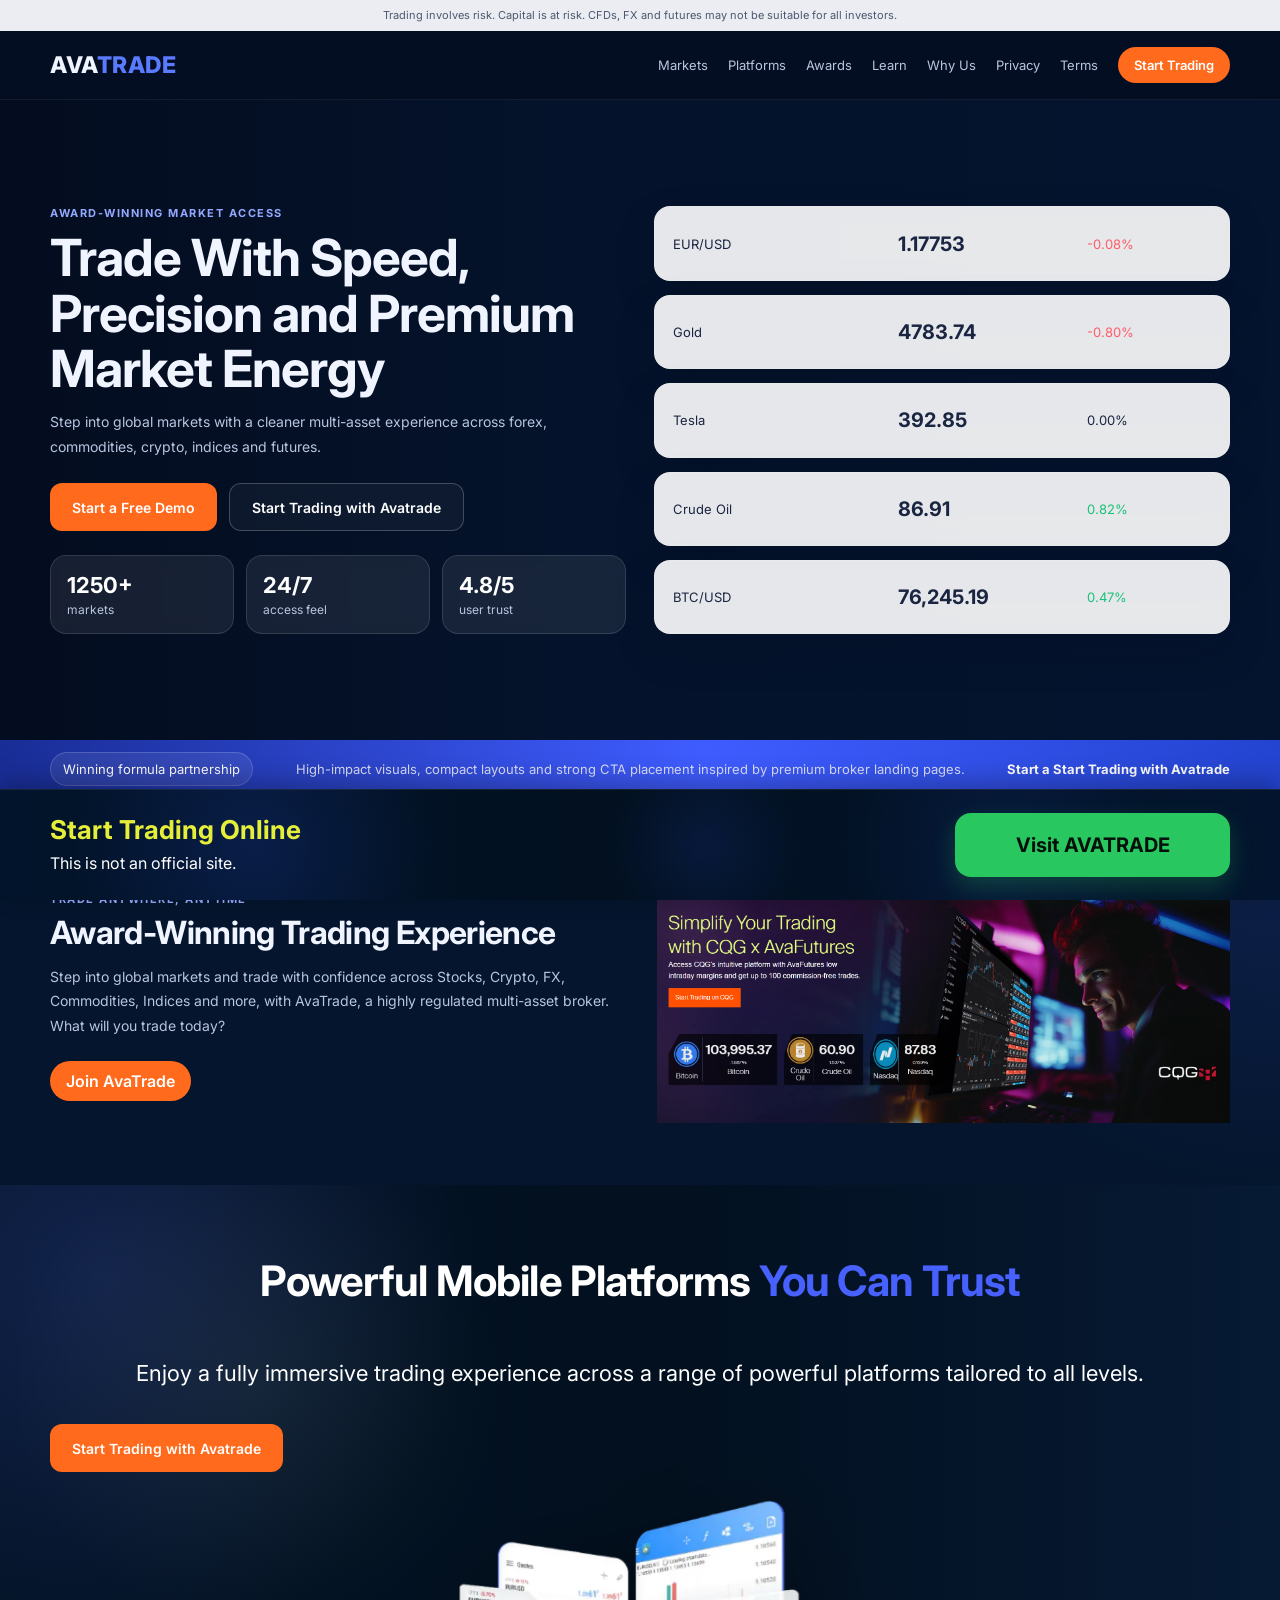
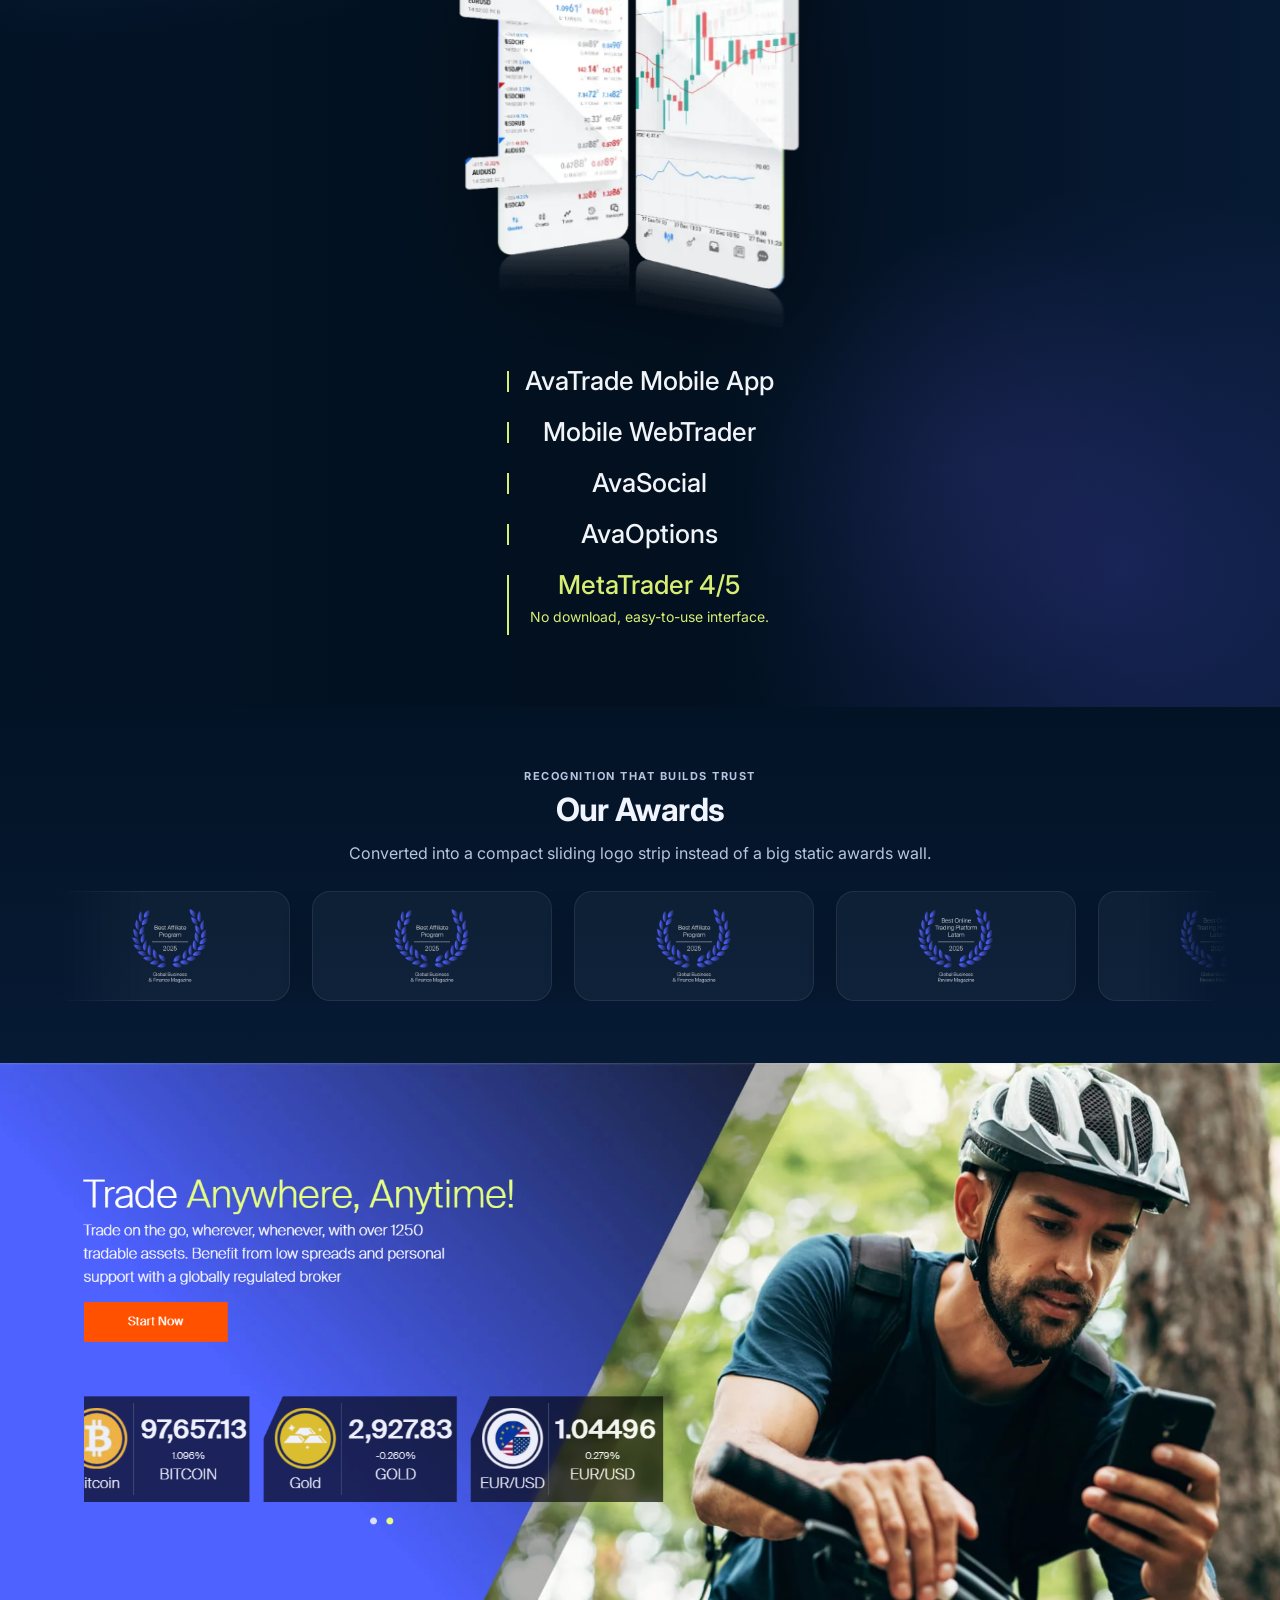
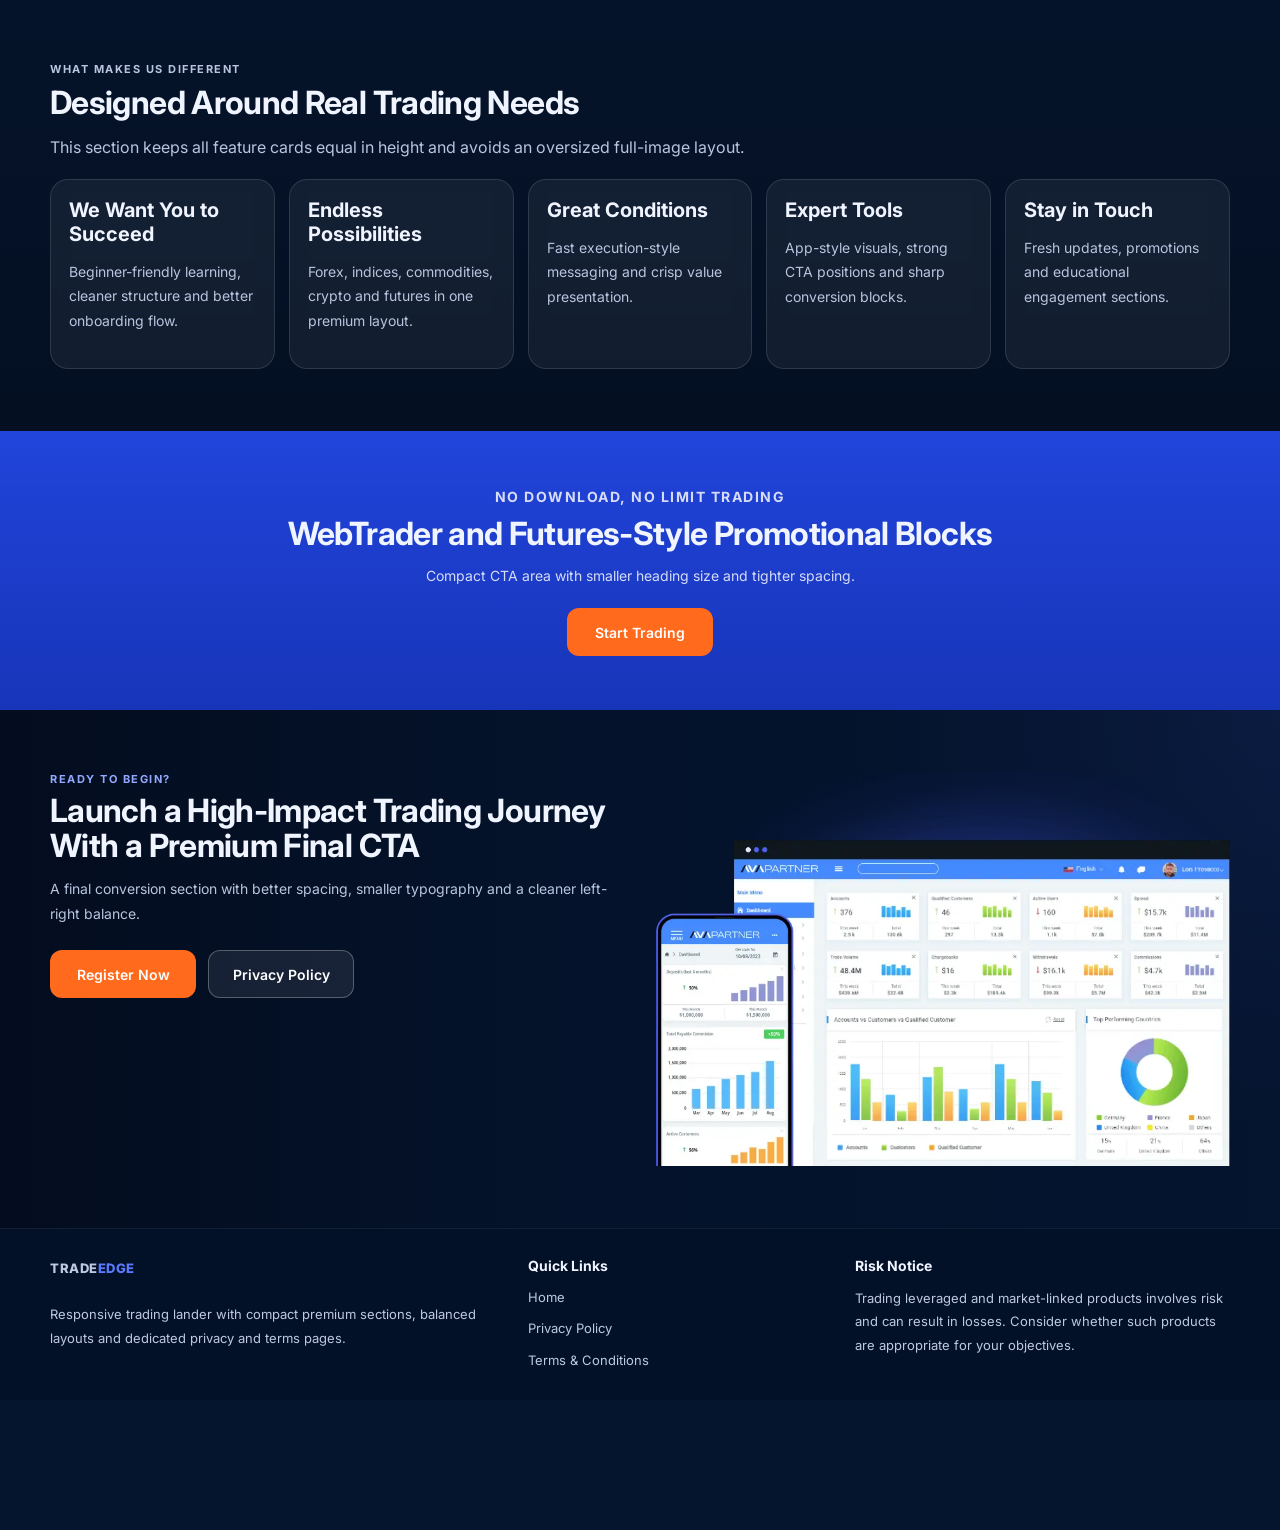
==== commit 0afcd84b: "Update index.html" ====
--- a/index.html
+++ b/index.html
@@ -108,15 +108,7 @@
         </p>
 
         <div class="exact-store-row">
-          <a href="#final-cta" class="exact-store-btn">
-            <small>GET IT ON</small>
-            <strong>Google Play</strong>
-          </a>
-
-          <a href="#final-cta" class="exact-store-btn">
-            <small>Download on the</small>
-            <strong>App Store</strong>
-          </a>
+         <a href="#final-cta" class="btn btn-primary">Start Trading with Avatrade</a>
         </div>
       </div>
 
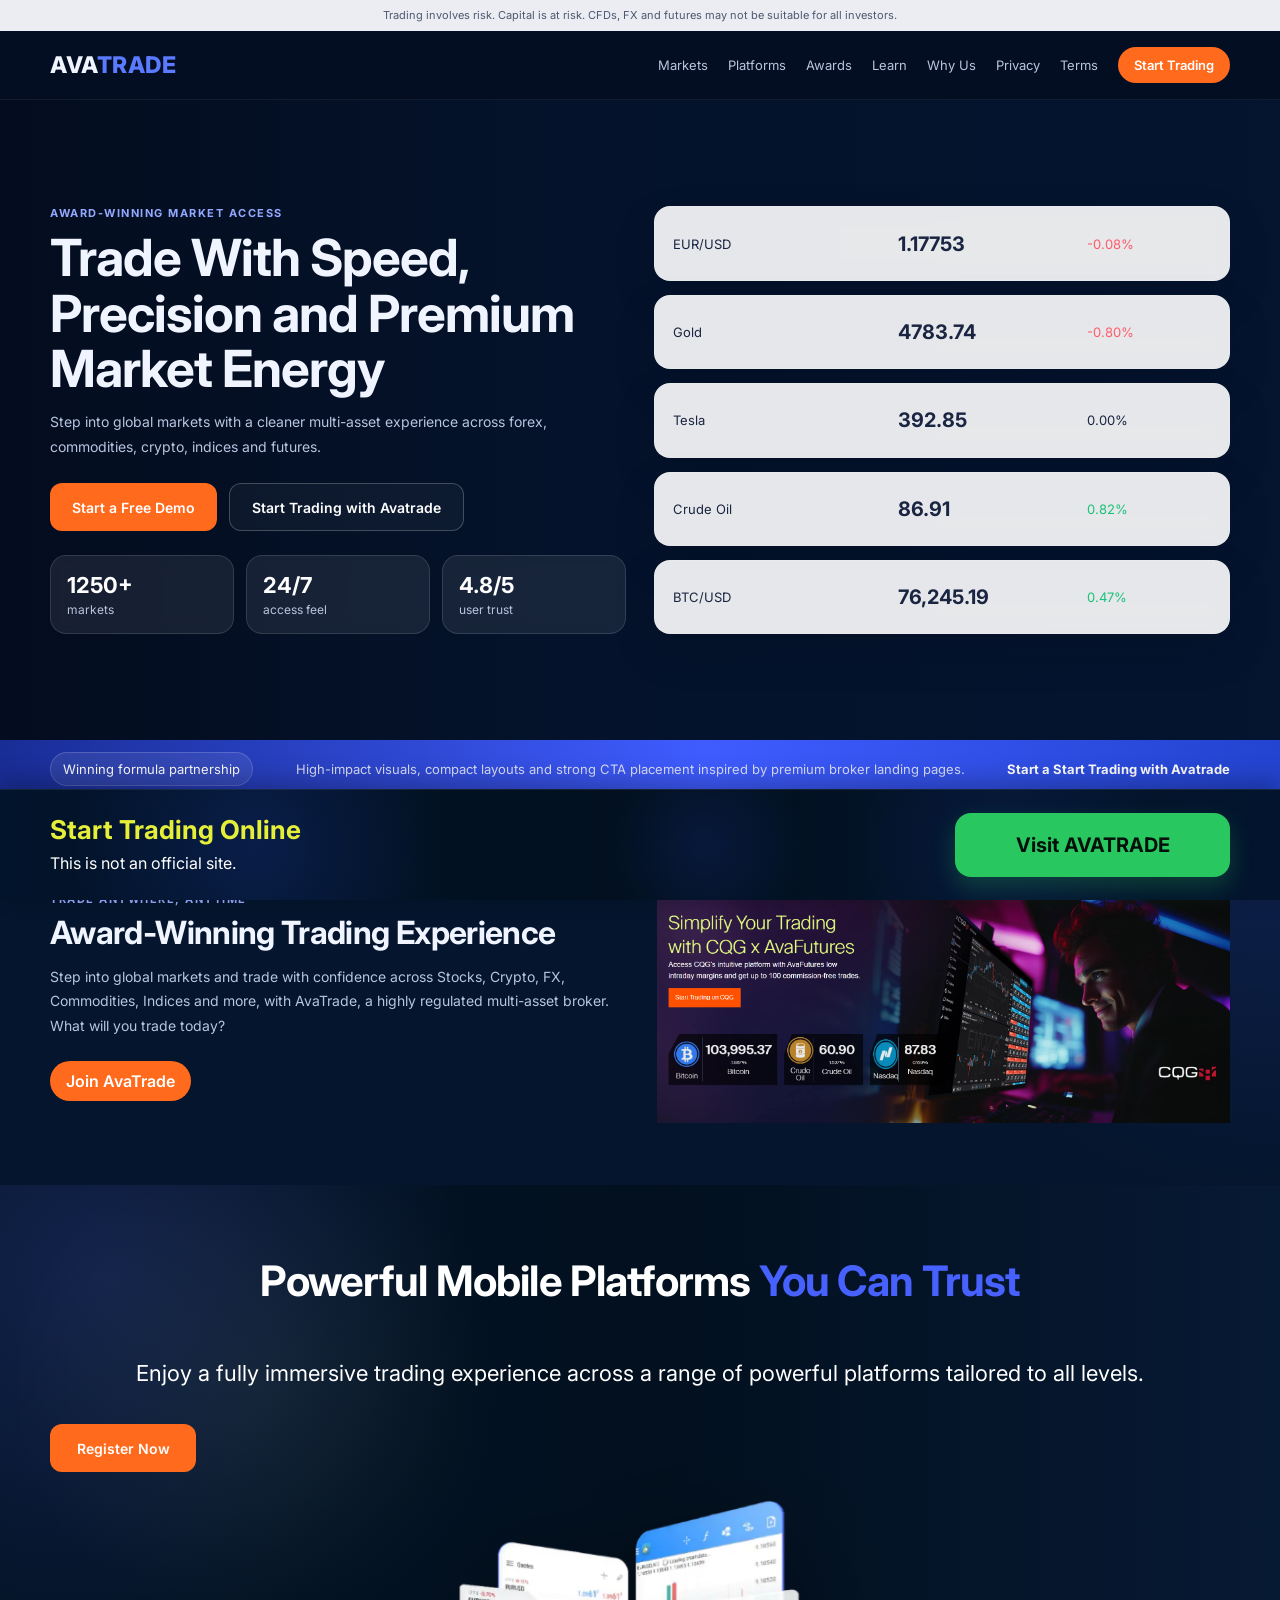
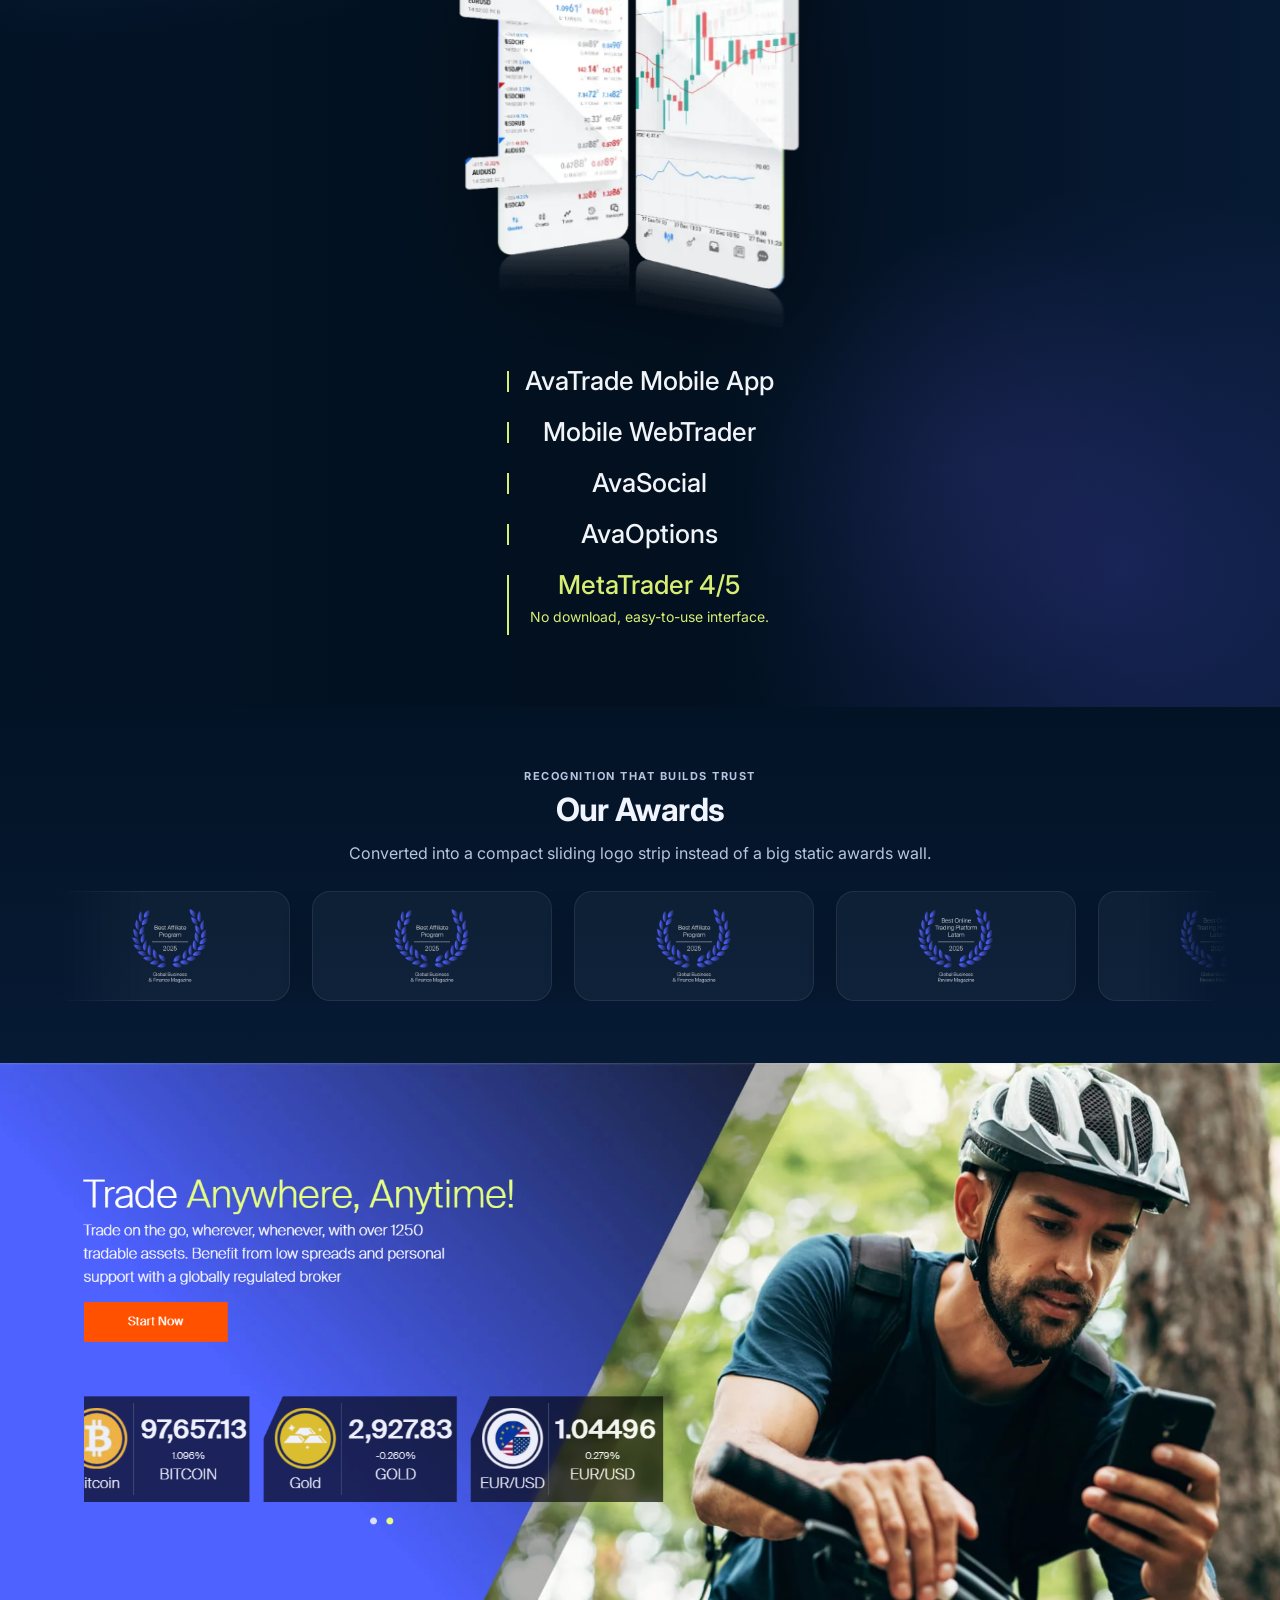
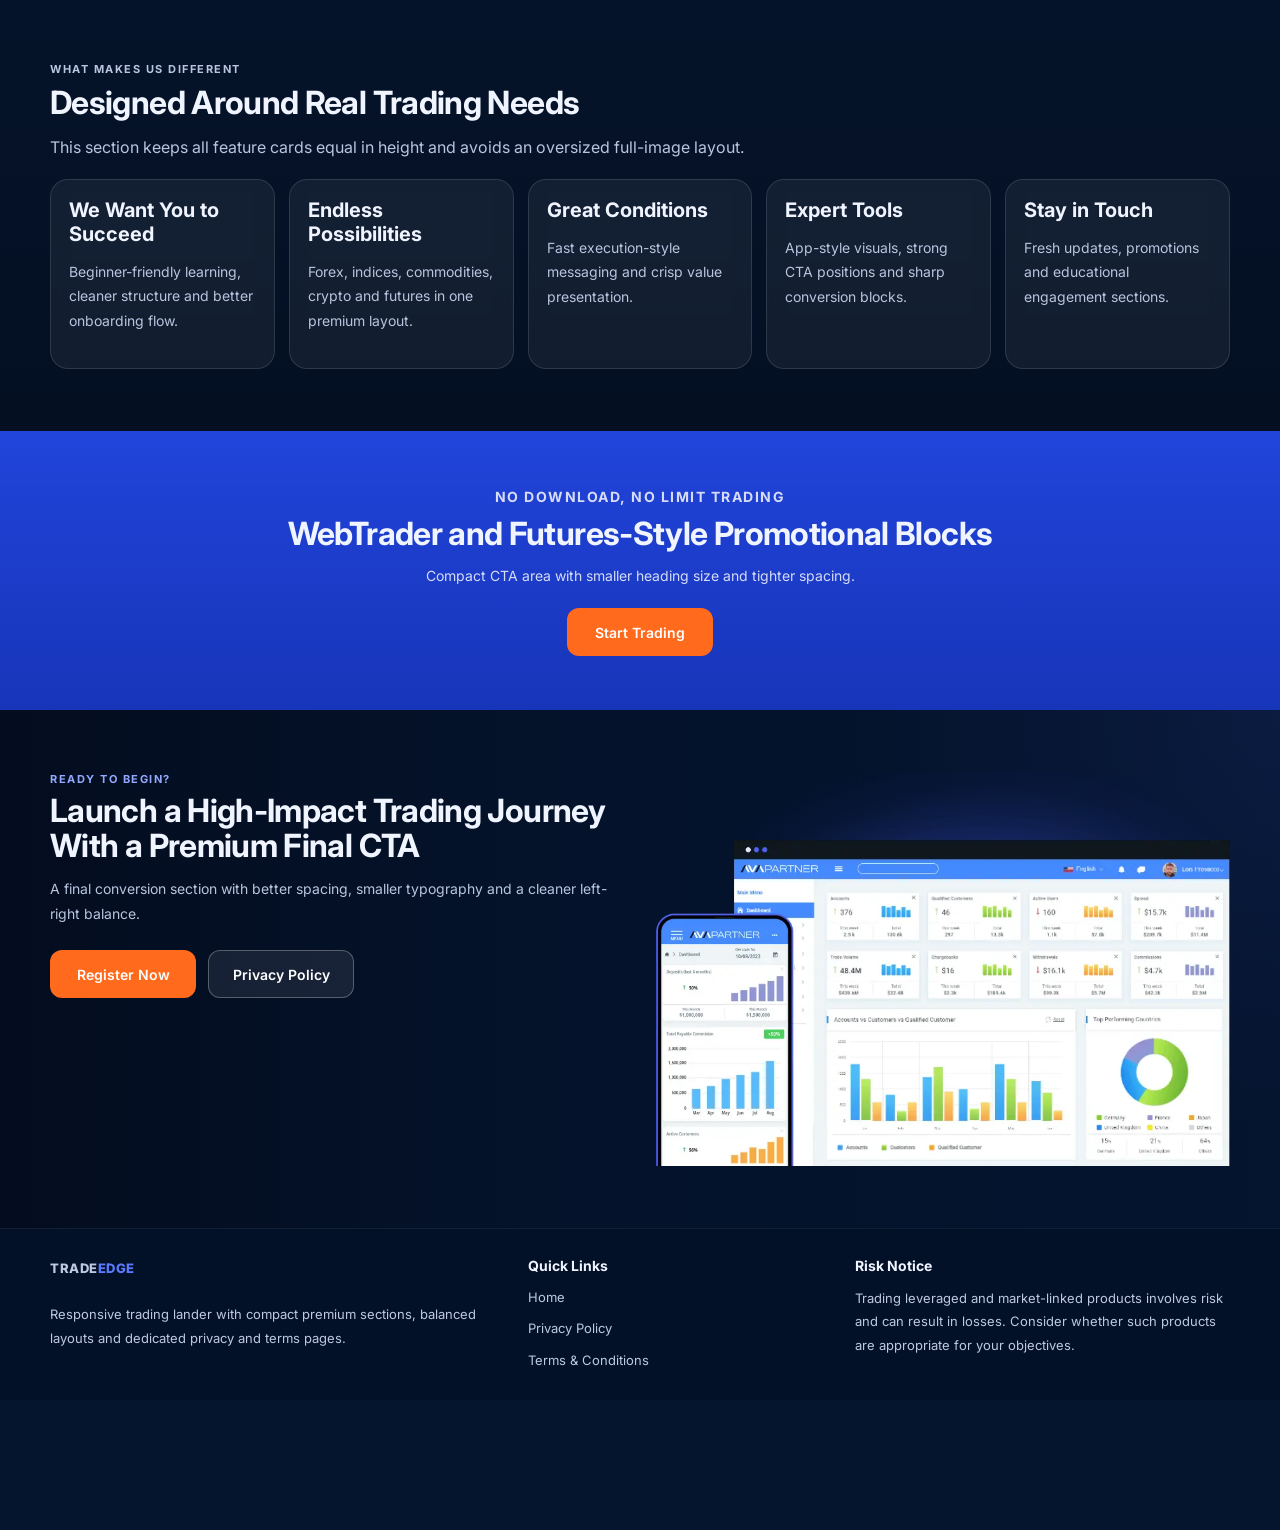
==== commit 3c3a1bb1: "Update index.html" ====
--- a/index.html
+++ b/index.html
@@ -108,7 +108,7 @@
         </p>
 
         <div class="exact-store-row">
-         <a href="#final-cta" class="btn btn-primary">Start Trading with Avatrade</a>
+         <a href="#final-cta" class="btn btn-primary">Register Now</a>
         </div>
       </div>
 
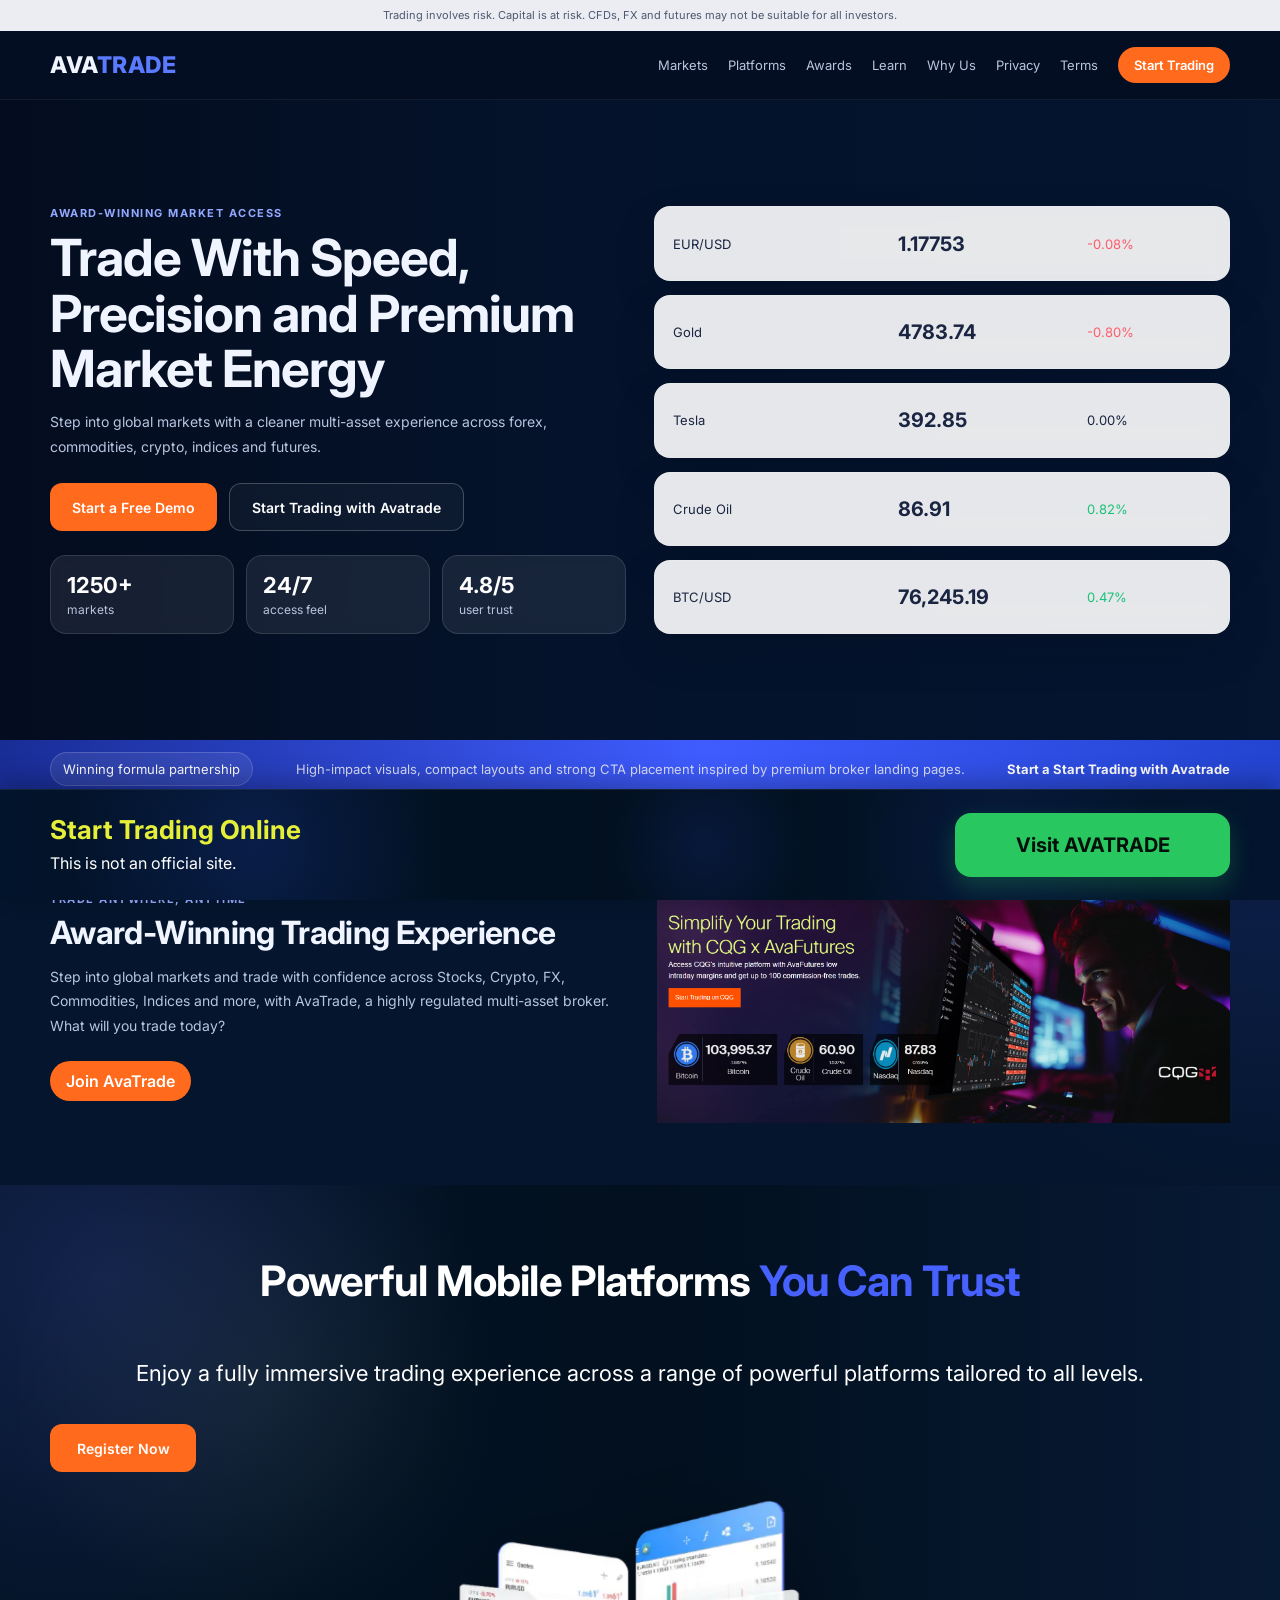
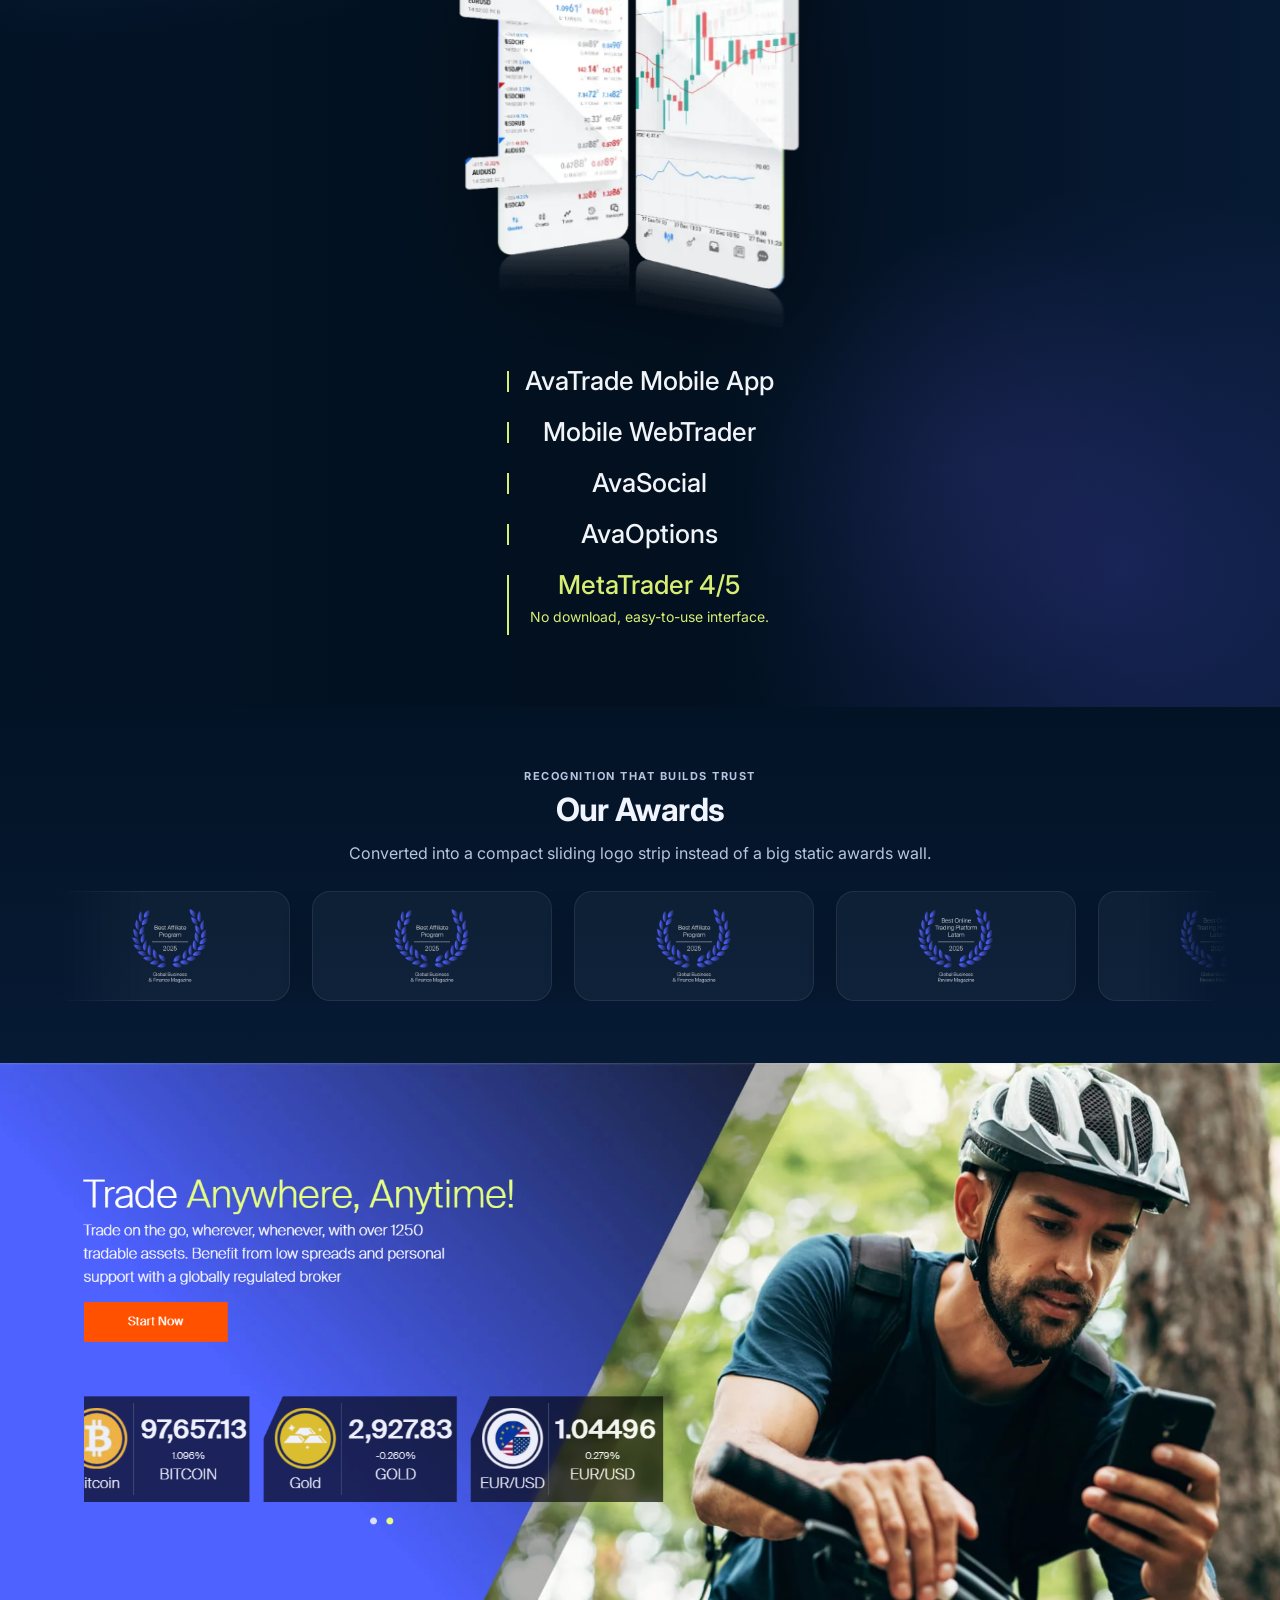
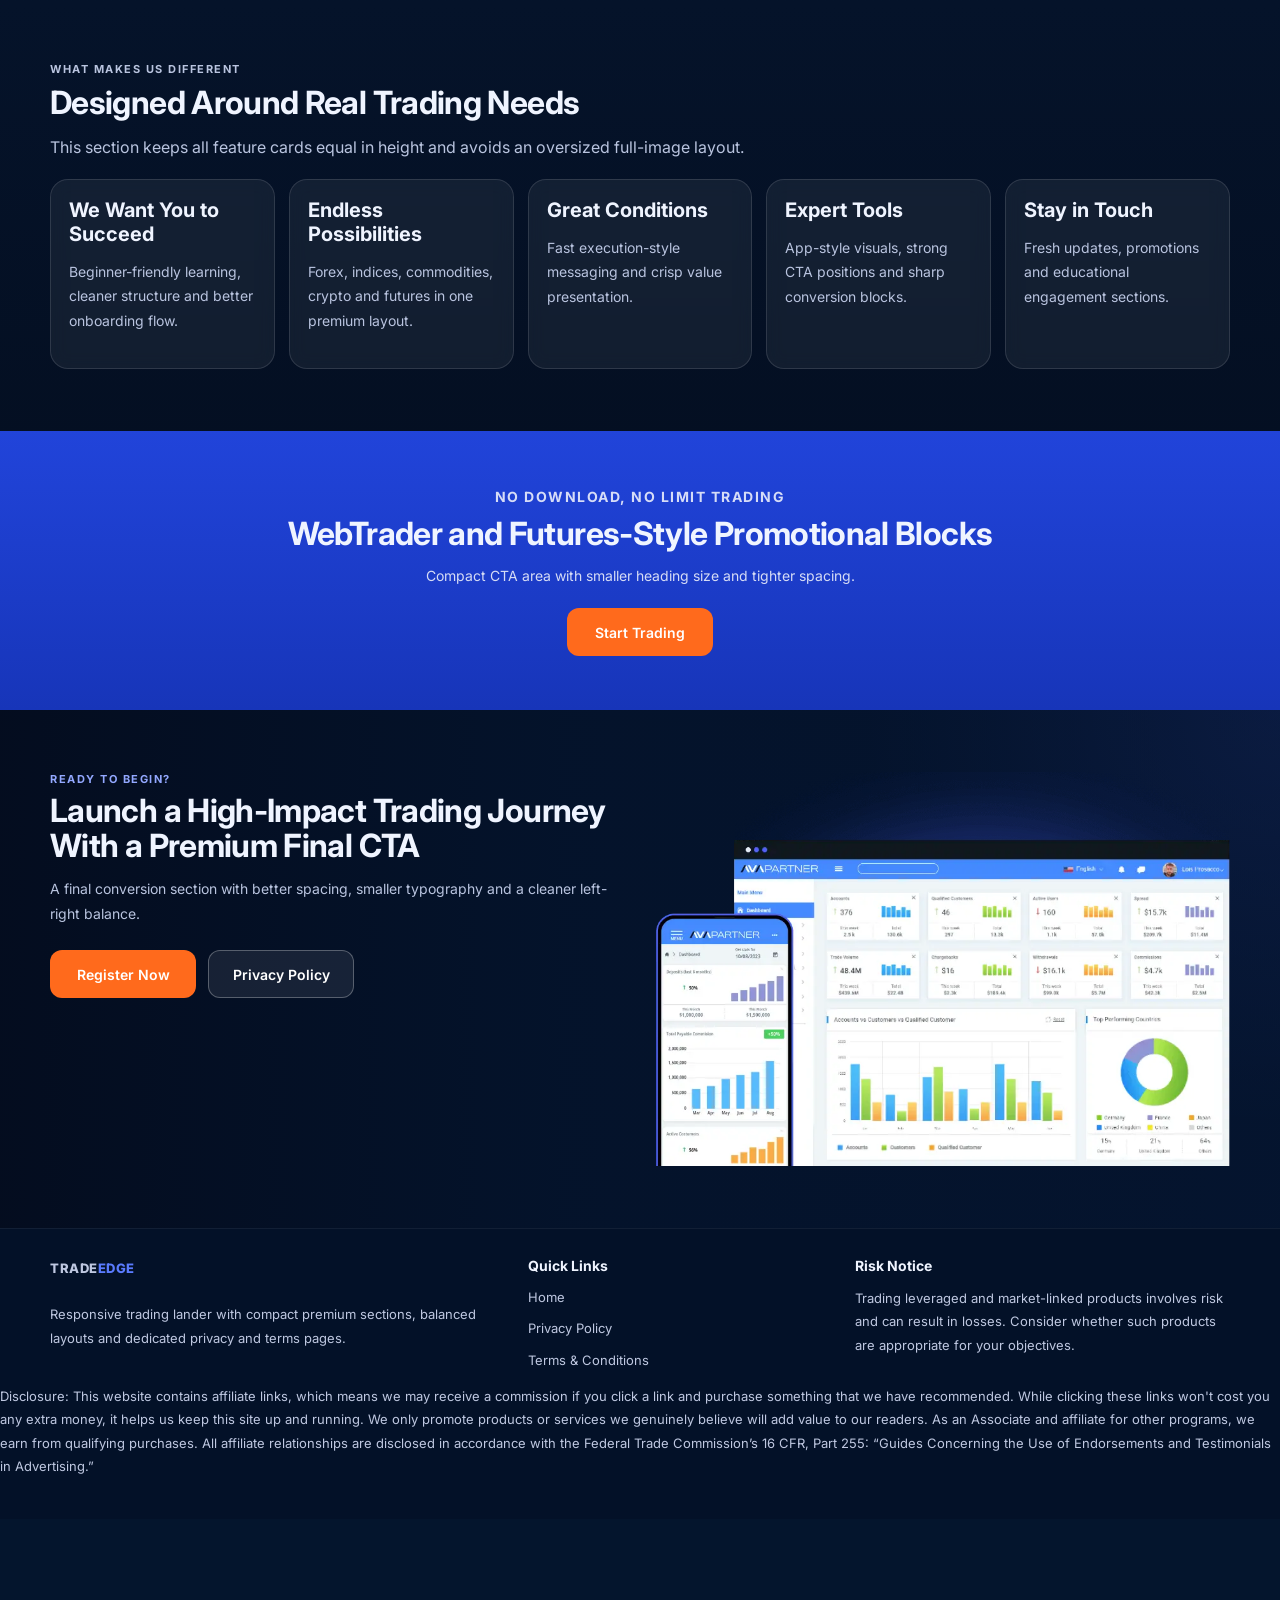
==== commit d15fbdf7: "Update index.html" ====
--- a/index.html
+++ b/index.html
@@ -261,6 +261,9 @@
         <p>Trading leveraged and market-linked products involves risk and can result in losses. Consider whether such products are appropriate for your objectives.</p>
       </div>
     </div>
+    <p>Disclosure: This website contains affiliate links, which means we may receive a commission if you click a link and purchase something that we have recommended. While clicking these links won't cost you any extra money, it helps us keep this site up and running. We only promote products or services we genuinely believe will add value to our readers.
+ 
+As an Associate and affiliate for other programs, we earn from qualifying purchases. All affiliate relationships are disclosed in accordance with the Federal Trade Commission’s 16 CFR, Part 255: “Guides Concerning the Use of Endorsements and Testimonials in Advertising.”</p>
   </footer>
 
   <div class="bottom-sticky-bar">
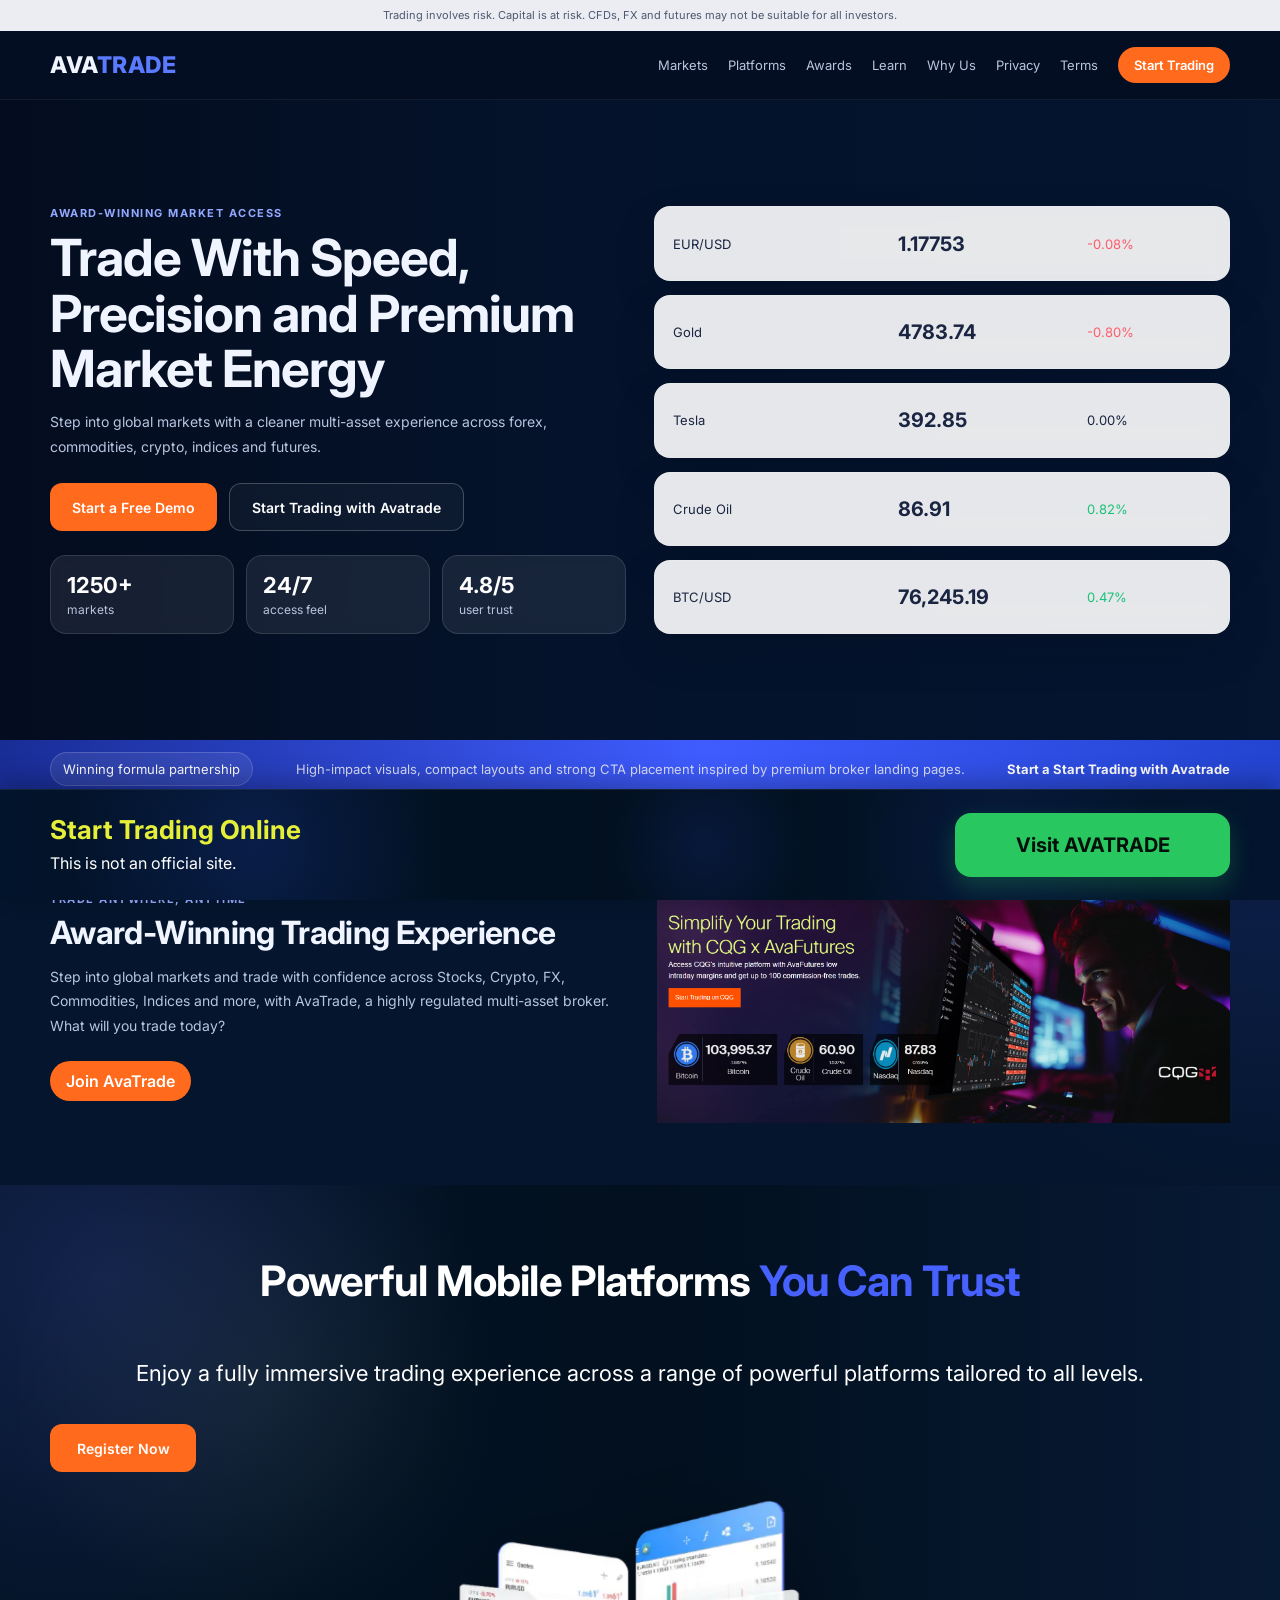
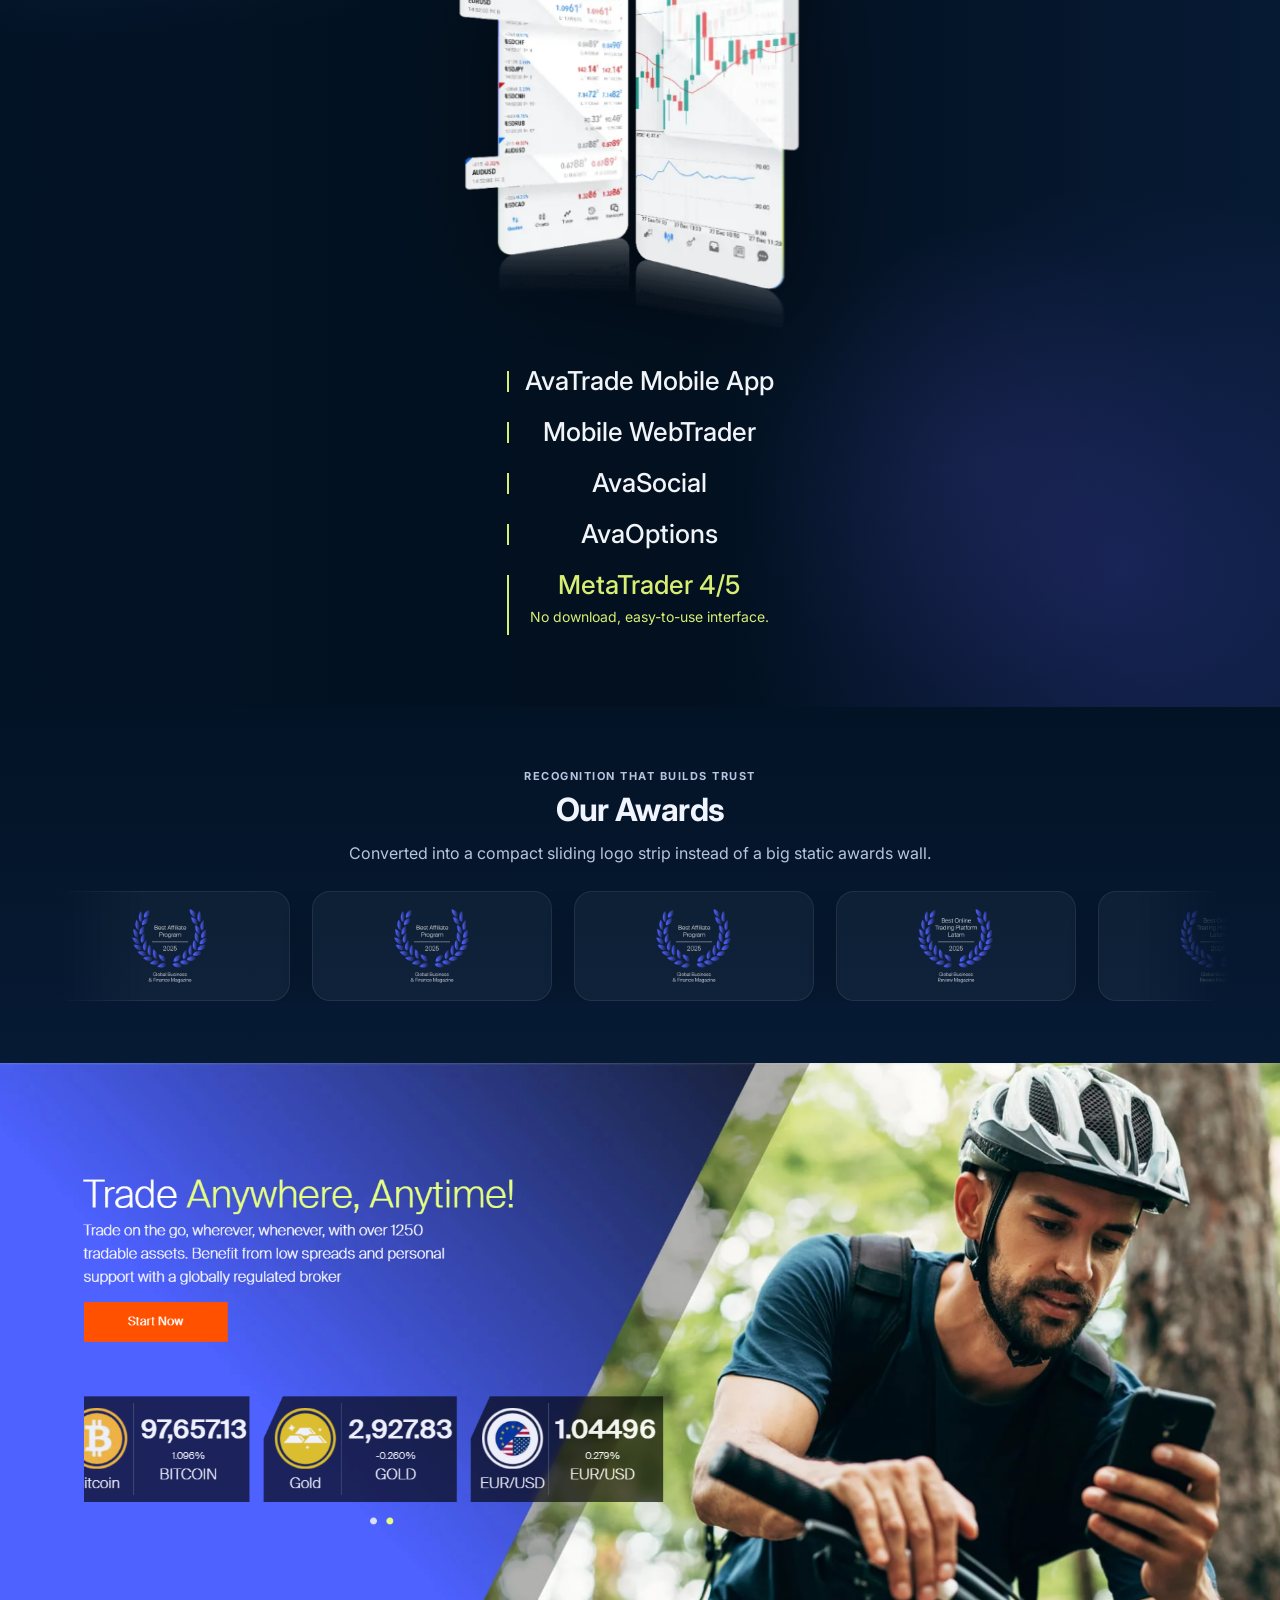
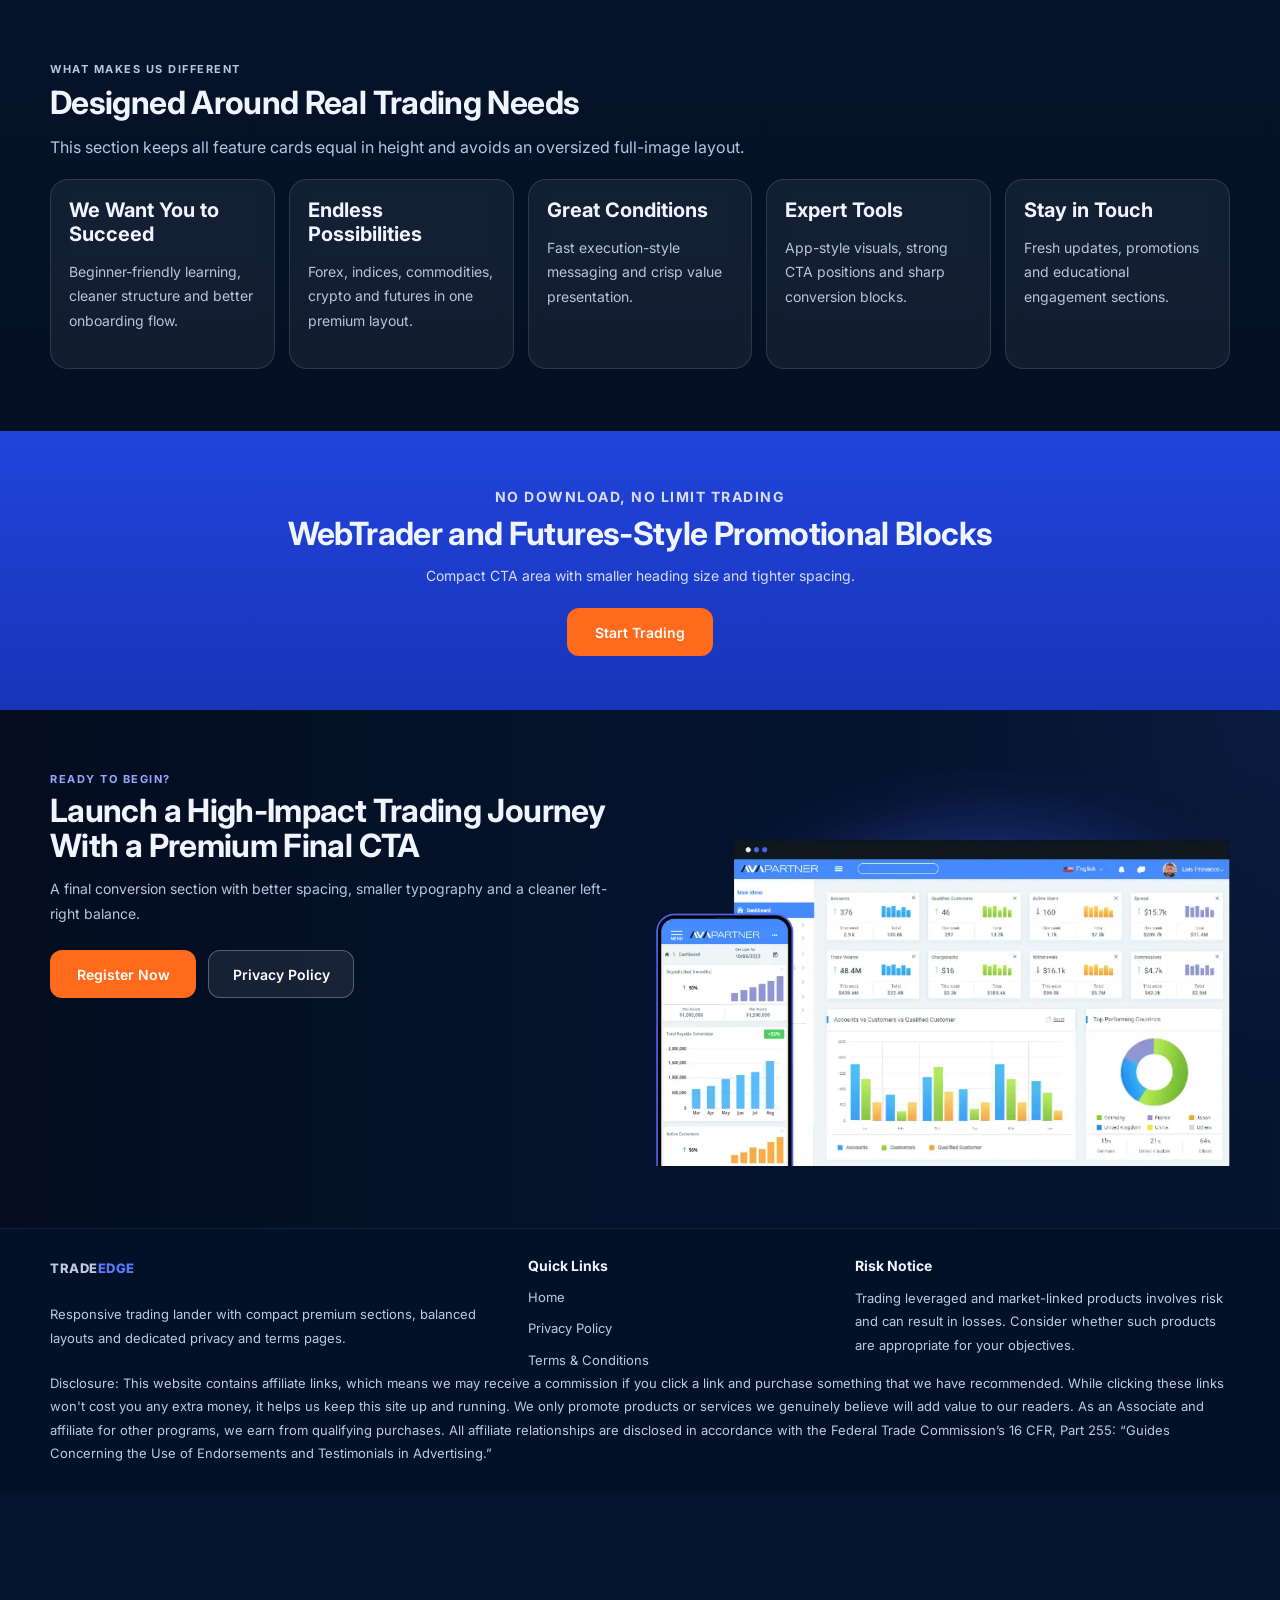
==== commit 46fb08aa: "Update index.html" ====
--- a/index.html
+++ b/index.html
@@ -261,7 +261,7 @@
         <p>Trading leveraged and market-linked products involves risk and can result in losses. Consider whether such products are appropriate for your objectives.</p>
       </div>
     </div>
-    <p>Disclosure: This website contains affiliate links, which means we may receive a commission if you click a link and purchase something that we have recommended. While clicking these links won't cost you any extra money, it helps us keep this site up and running. We only promote products or services we genuinely believe will add value to our readers.
+    <p class="container ">Disclosure: This website contains affiliate links, which means we may receive a commission if you click a link and purchase something that we have recommended. While clicking these links won't cost you any extra money, it helps us keep this site up and running. We only promote products or services we genuinely believe will add value to our readers.
  
 As an Associate and affiliate for other programs, we earn from qualifying purchases. All affiliate relationships are disclosed in accordance with the Federal Trade Commission’s 16 CFR, Part 255: “Guides Concerning the Use of Endorsements and Testimonials in Advertising.”</p>
   </footer>
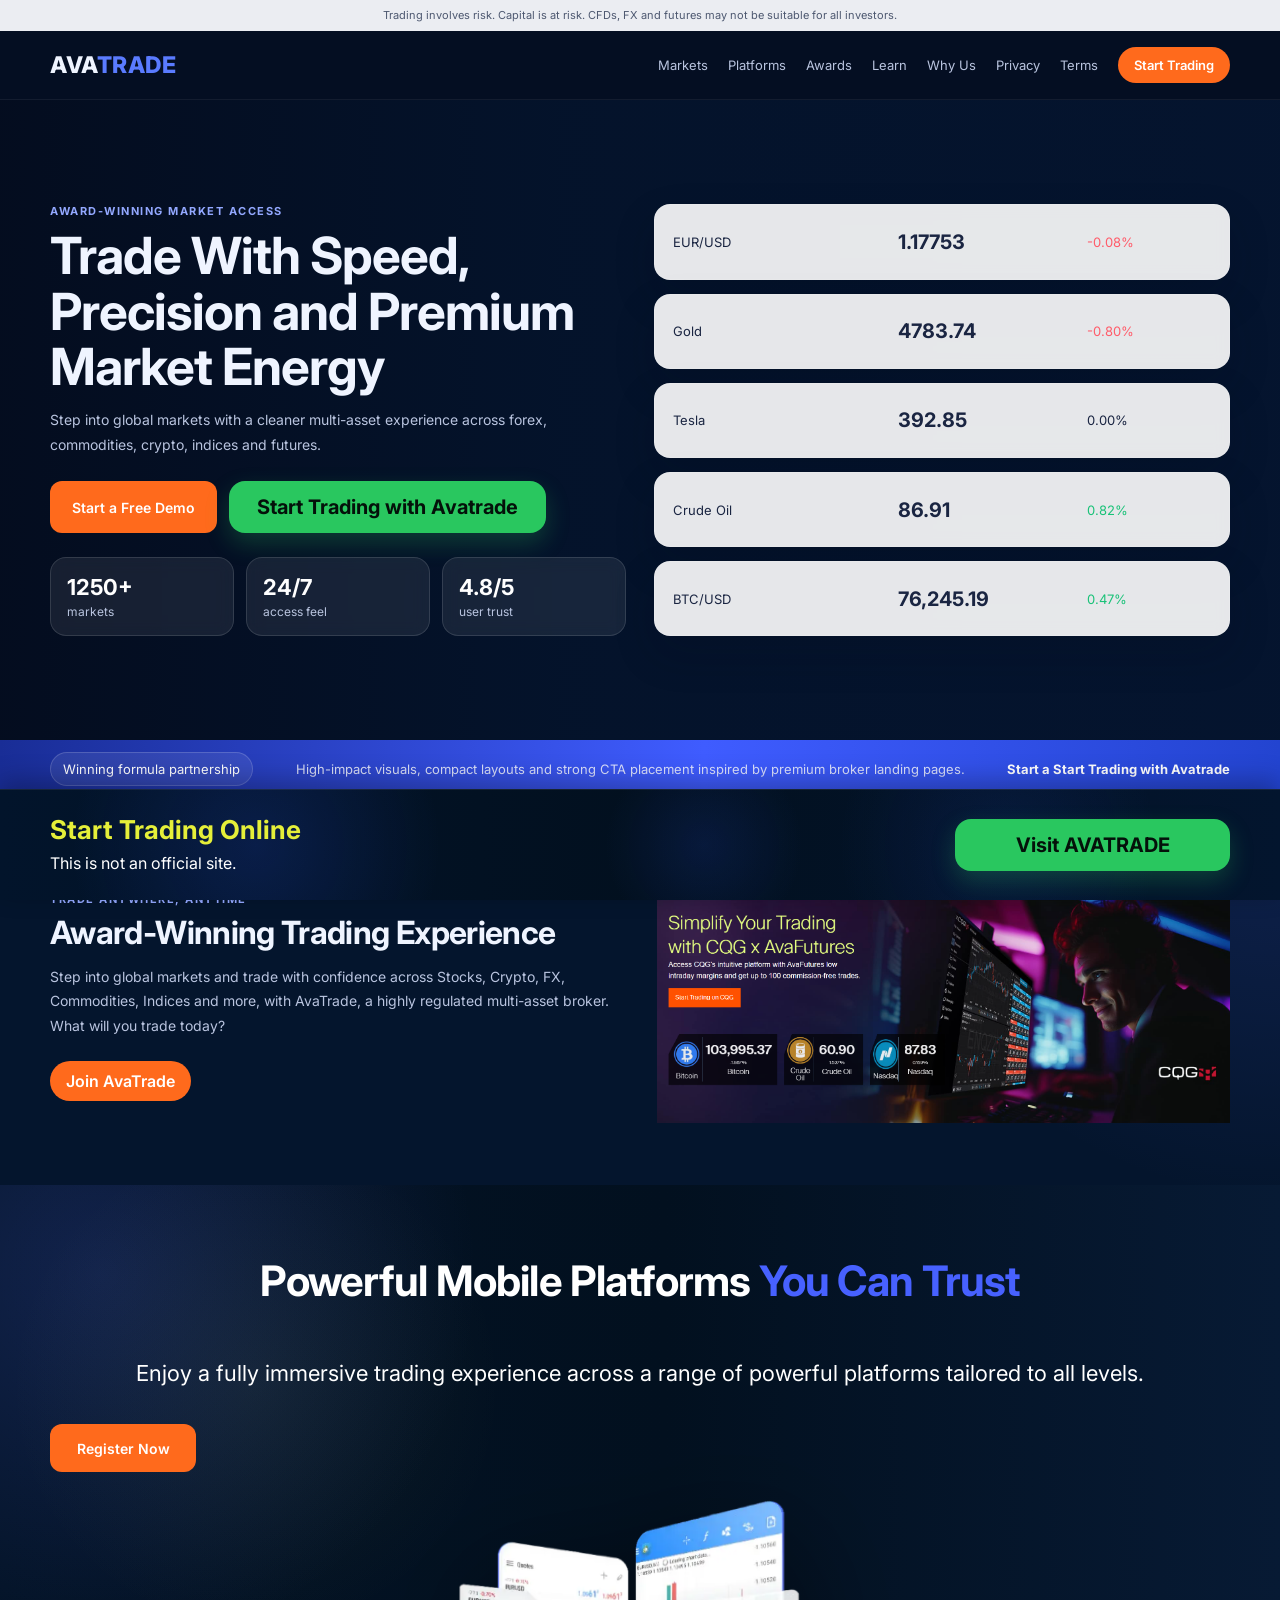
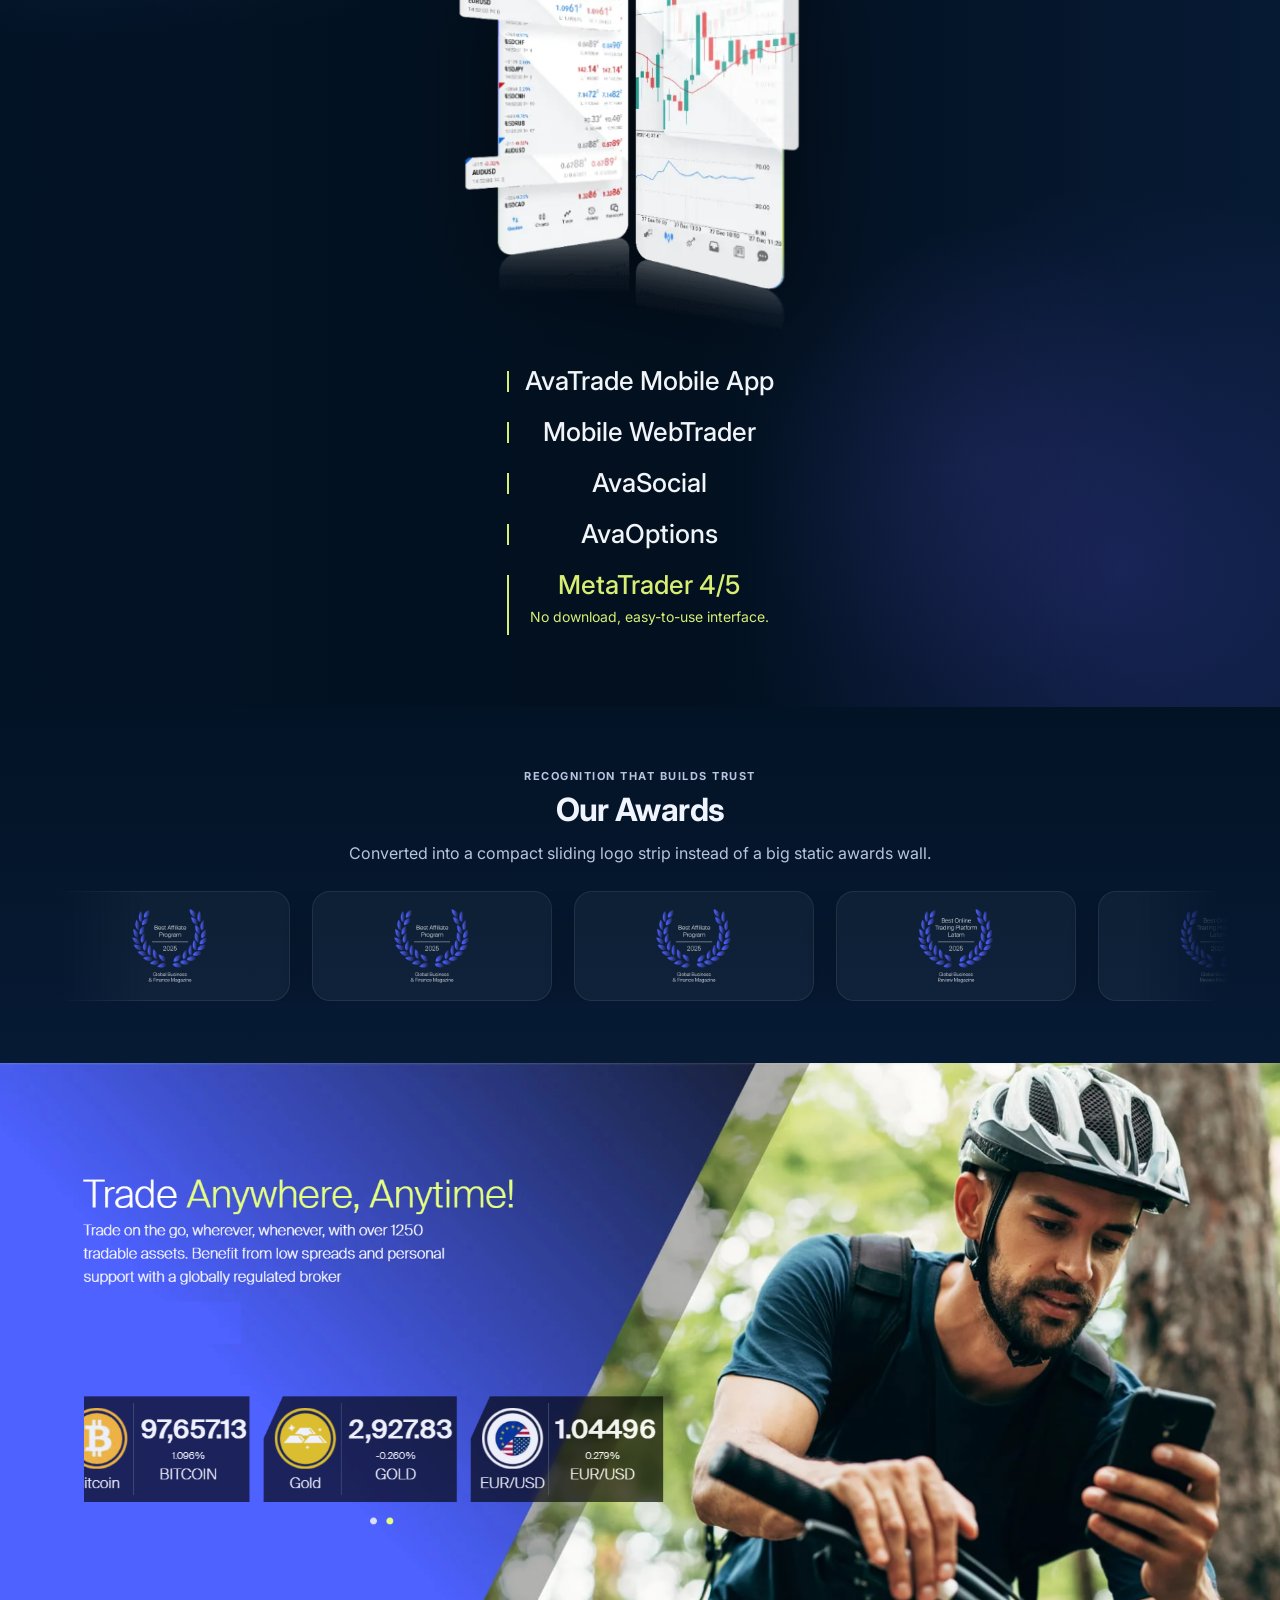
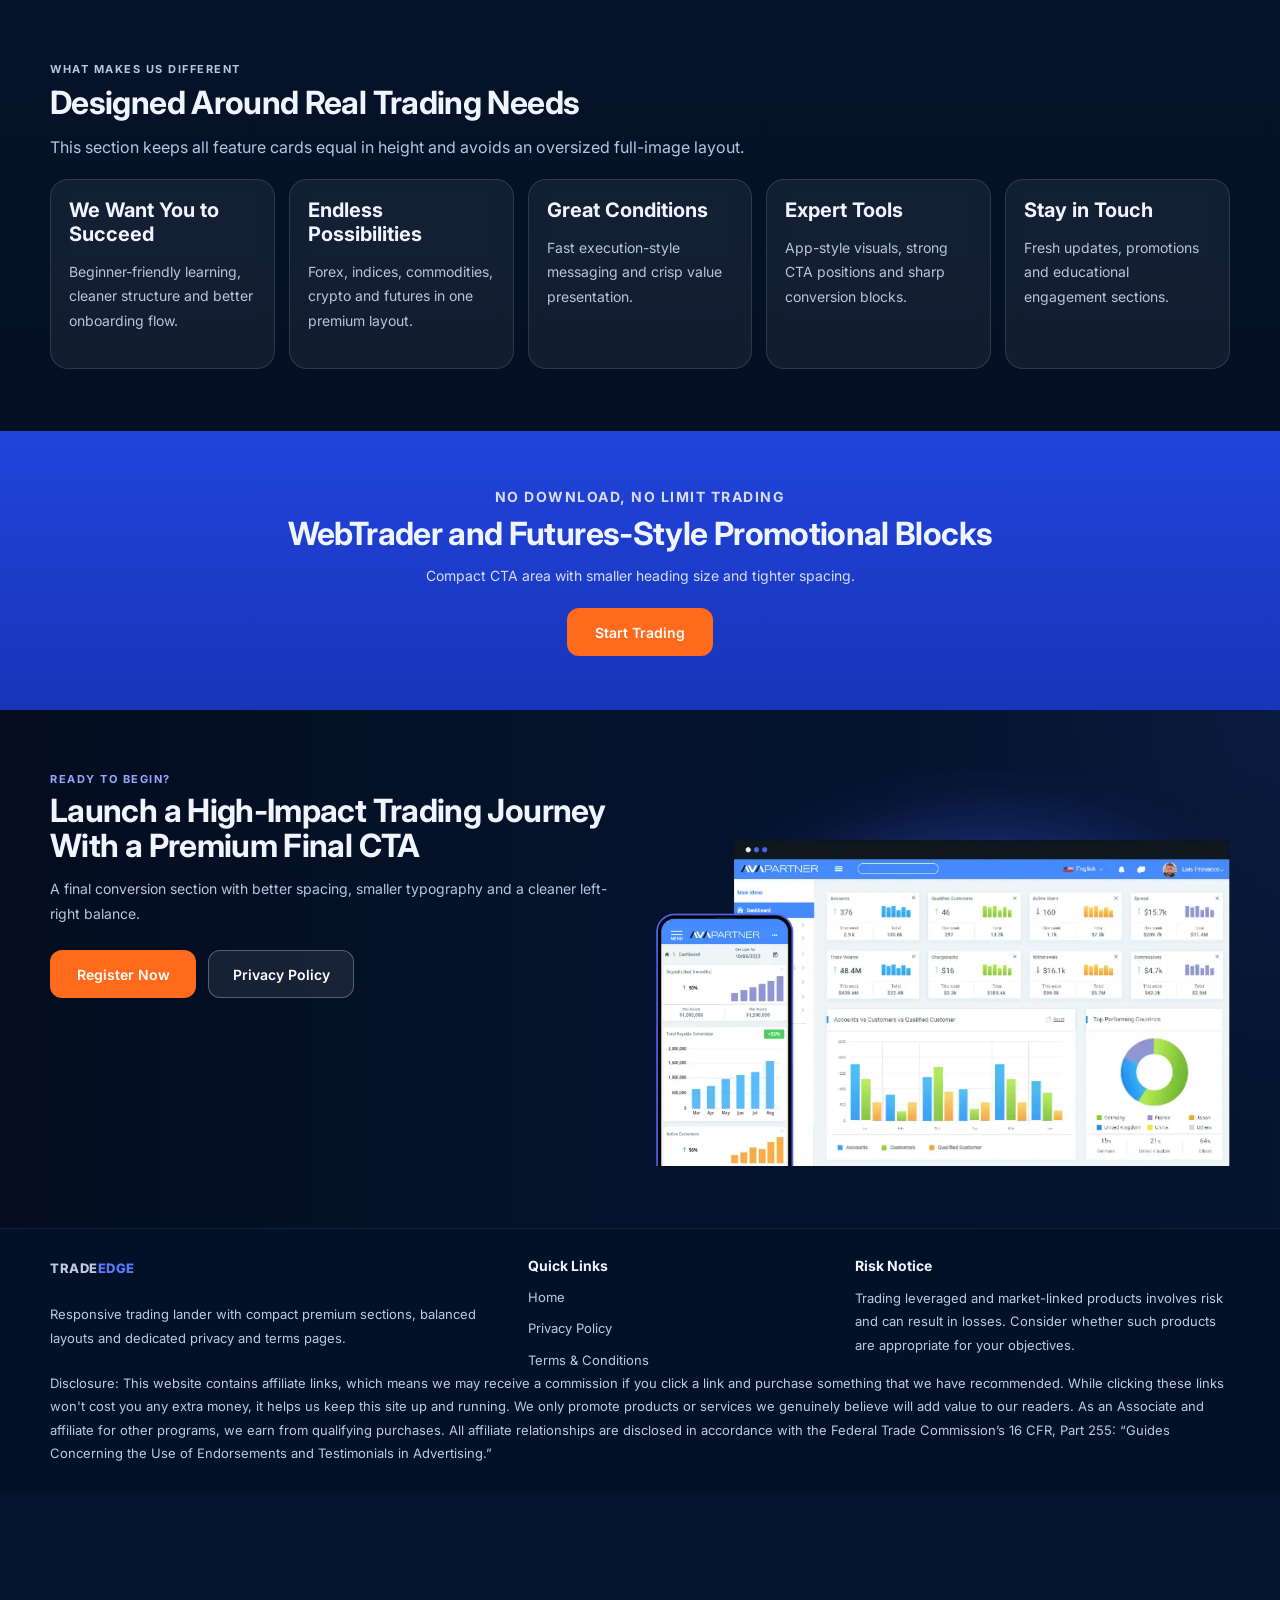
==== commit b2d73513: "efrgh" ====
--- a/index.html
+++ b/index.html
@@ -43,7 +43,7 @@
           <p class="lead">Step into global markets with a cleaner multi-asset experience across forex, commodities, crypto, indices and futures.</p>
           <div class="hero-actions">
             <a href="#final-cta" class="btn btn-primary">Start a Free Demo</a>
-            <a href="#platforms" class="btn btn-secondary">Start Trading with Avatrade</a>
+            <a href="#platforms" class="bottom-sticky-btn">Start Trading with Avatrade</a>
           </div>
           <div class="metric-row">
             <div class="metric-card"><strong>1250+</strong><span>markets</span></div>
--- a/assets/style.css
+++ b/assets/style.css
@@ -628,7 +628,7 @@
   align-items: center;
   justify-content: center;
   min-width: 275px;
-  min-height: 64px;
+  min-height: 52px;
   padding: 14px 28px;
   border-radius: 16px;
   background: #29c75f;
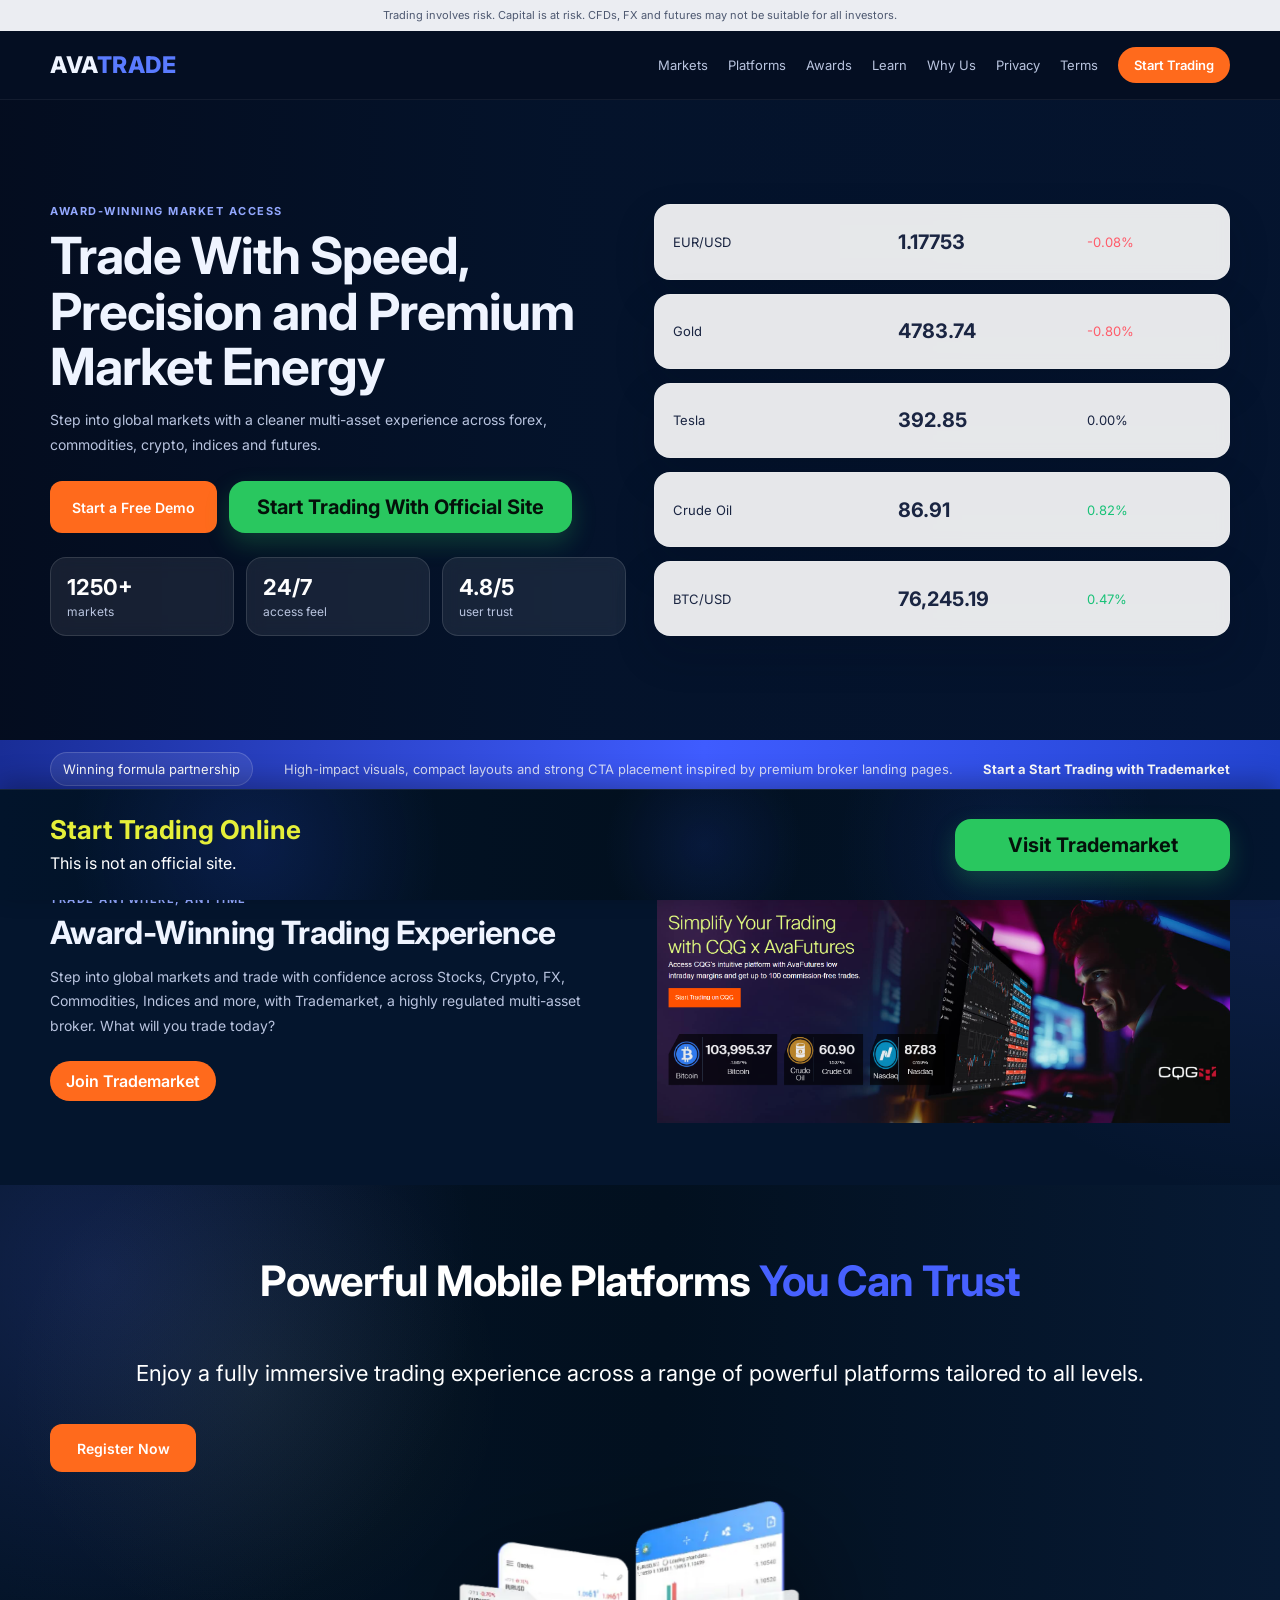
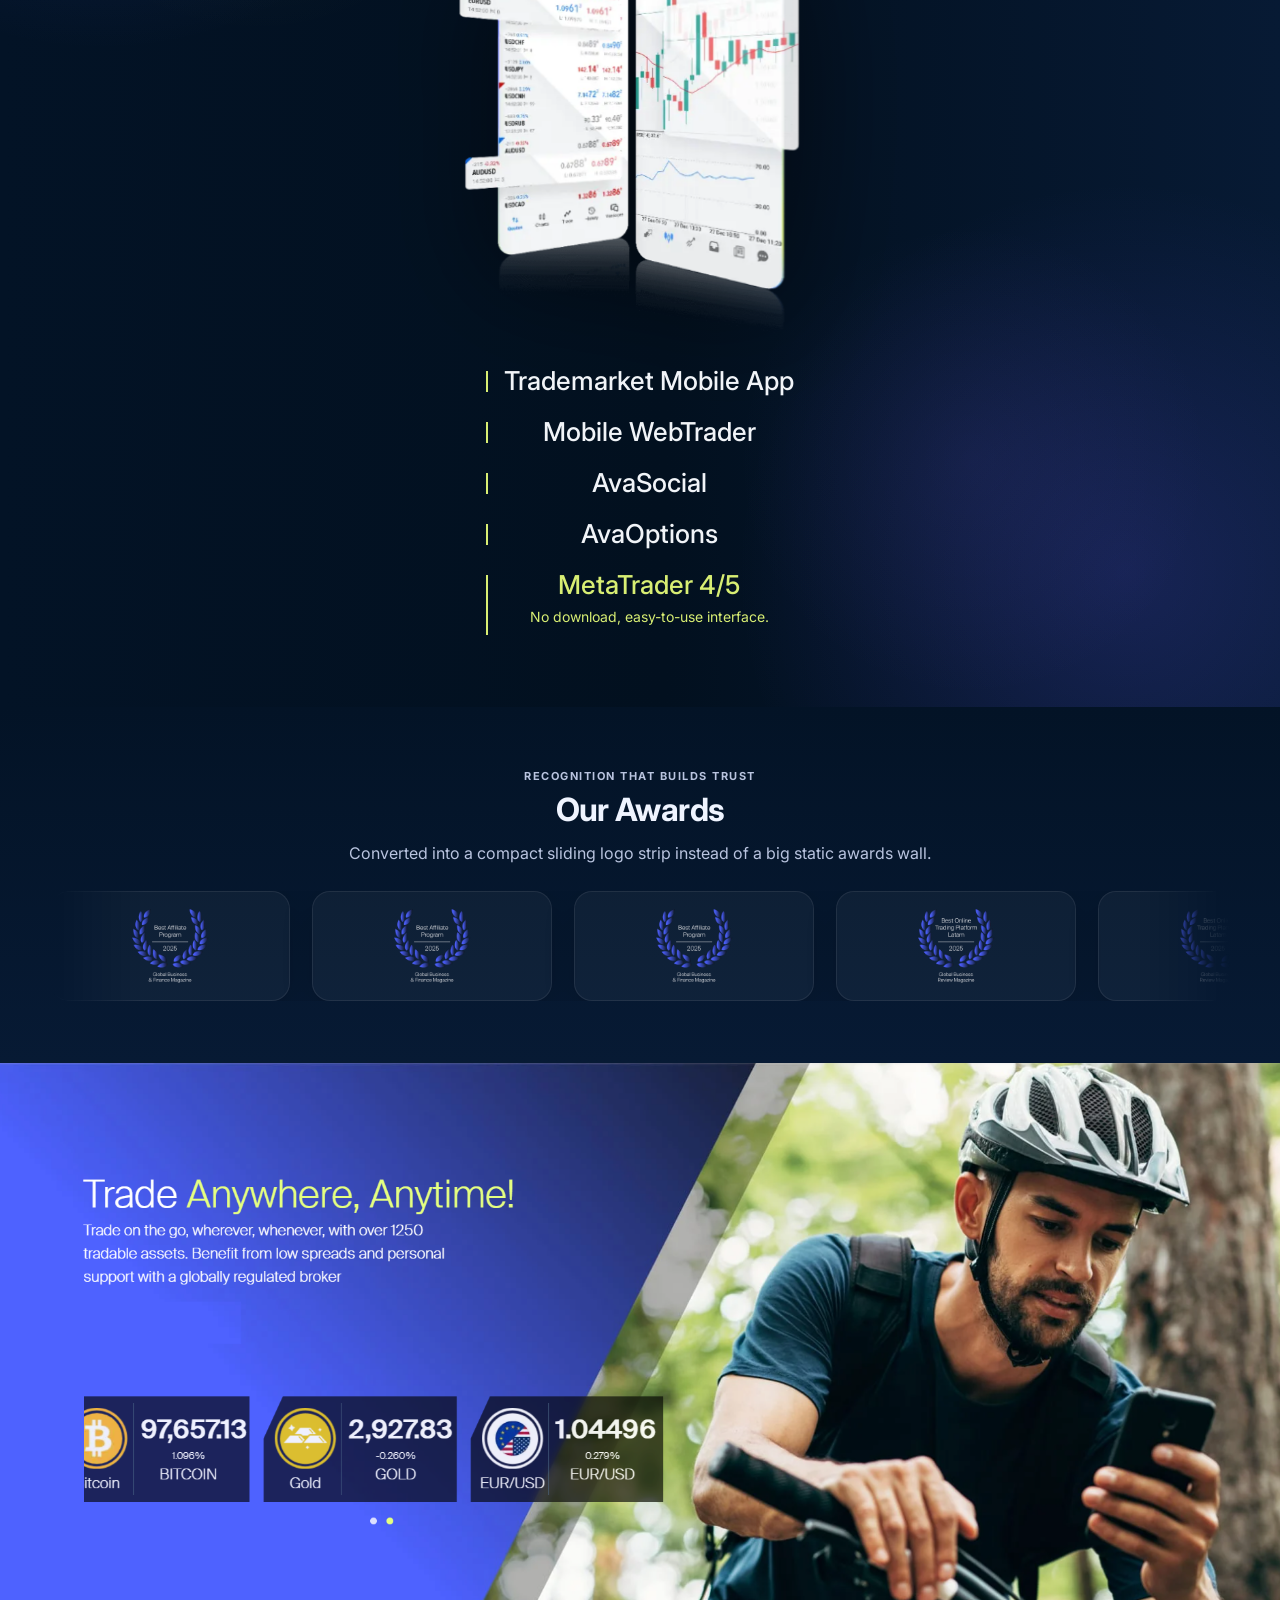
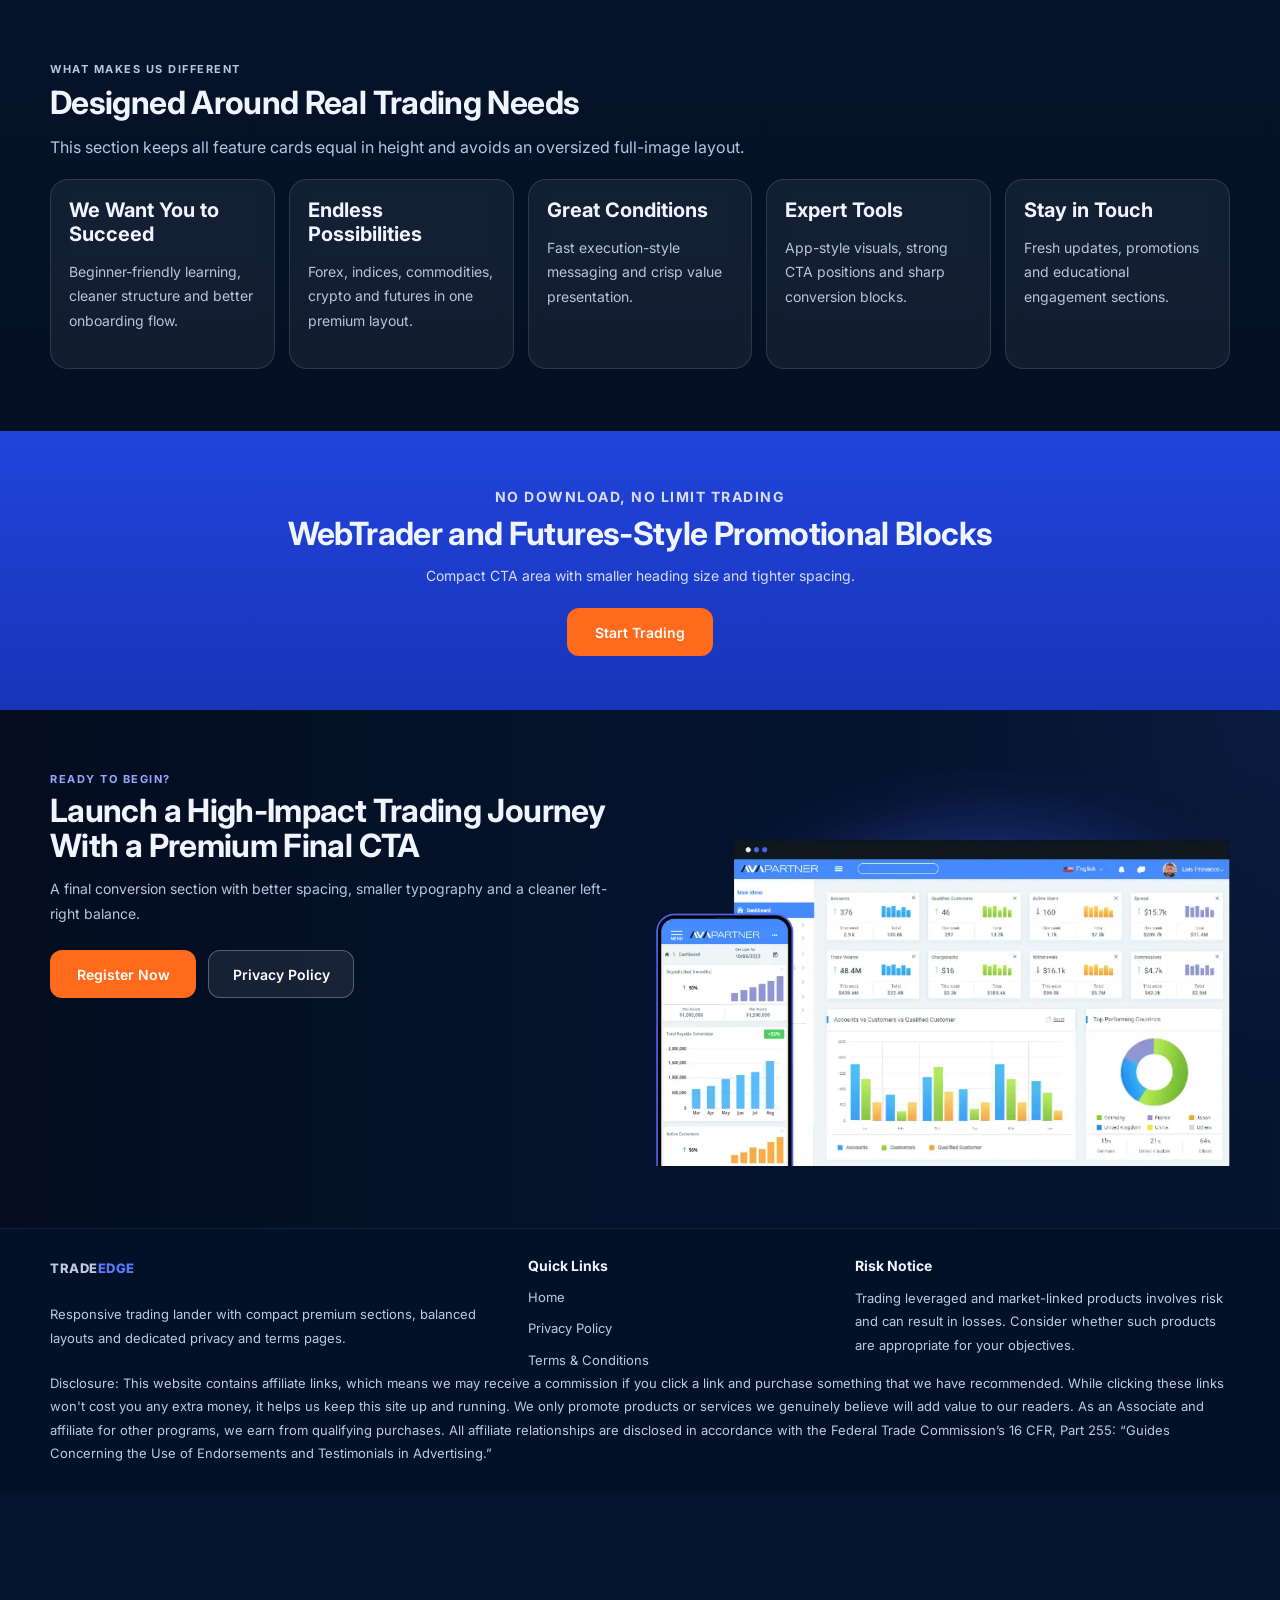
==== commit 17206382: "Update index.html" ====
--- a/index.html
+++ b/index.html
@@ -3,7 +3,7 @@
 <head>
   <meta charset="UTF-8" />
   <meta name="viewport" content="width=device-width, initial-scale=1.0" />
-  <title>AVATRADE | Responsive Trading</title>
+  <title>Trademarket | Responsive Trading</title>
   <meta name="description" content="Compact responsive trading landing page with premium broker-style sections, privacy policy and terms page." />
   <link rel="preconnect" href="https://fonts.googleapis.com">
   <link rel="preconnect" href="https://fonts.gstatic.com" crossorigin>
@@ -43,7 +43,7 @@
           <p class="lead">Step into global markets with a cleaner multi-asset experience across forex, commodities, crypto, indices and futures.</p>
           <div class="hero-actions">
             <a href="#final-cta" class="btn btn-primary">Start a Free Demo</a>
-            <a href="#platforms" class="bottom-sticky-btn">Start Trading with Avatrade</a>
+            <a href="#platforms" class="bottom-sticky-btn">Start Trading With Official Site</a>
           </div>
           <div class="metric-row">
             <div class="metric-card"><strong>1250+</strong><span>markets</span></div>
@@ -65,7 +65,7 @@
       <div class="container promo-strip-inner">
         <div class="promo-badge">Winning formula partnership</div>
         <p>High-impact visuals, compact layouts and strong CTA placement inspired by premium broker landing pages.</p>
-        <a href="#final-cta">Start a Start Trading with Avatrade</a>
+        <a href="#final-cta">Start a Start Trading with Trademarket</a>
       </div>
     </section>
 
@@ -76,10 +76,10 @@
       <h2>Award-Winning Trading Experience</h2>
       <p class="section-text">
         Step into global markets and trade with confidence across Stocks, Crypto, FX,
-        Commodities, Indices and more, with AvaTrade, a highly regulated multi-asset
+        Commodities, Indices and more, with Trademarket, a highly regulated multi-asset
         broker. What will you trade today?
       </p>
-      <a href="#final-cta" class="nav-cta">Join AvaTrade</a>
+      <a href="#final-cta" class="nav-cta">Join Trademarket</a>
     </div>
 
     <div class="visual-col">
@@ -122,7 +122,7 @@
       <!-- RIGHT -->
       <div class="exact-platform-right">
         <div class="platform-link-item">
-          <h3>AvaTrade Mobile App</h3>
+          <h3>Trademarket Mobile App</h3>
         </div>
 
         <div class="platform-link-item">
@@ -272,7 +272,7 @@
       <h3>Start Trading Online</h3>
       <p>This is not an official site.</p>
     </div>
-    <a href="#final-cta" class="bottom-sticky-btn">Visit AVATRADE</a>
+    <a href="#final-cta" class="bottom-sticky-btn">Visit Trademarket</a>
   </div>
 </div>
 
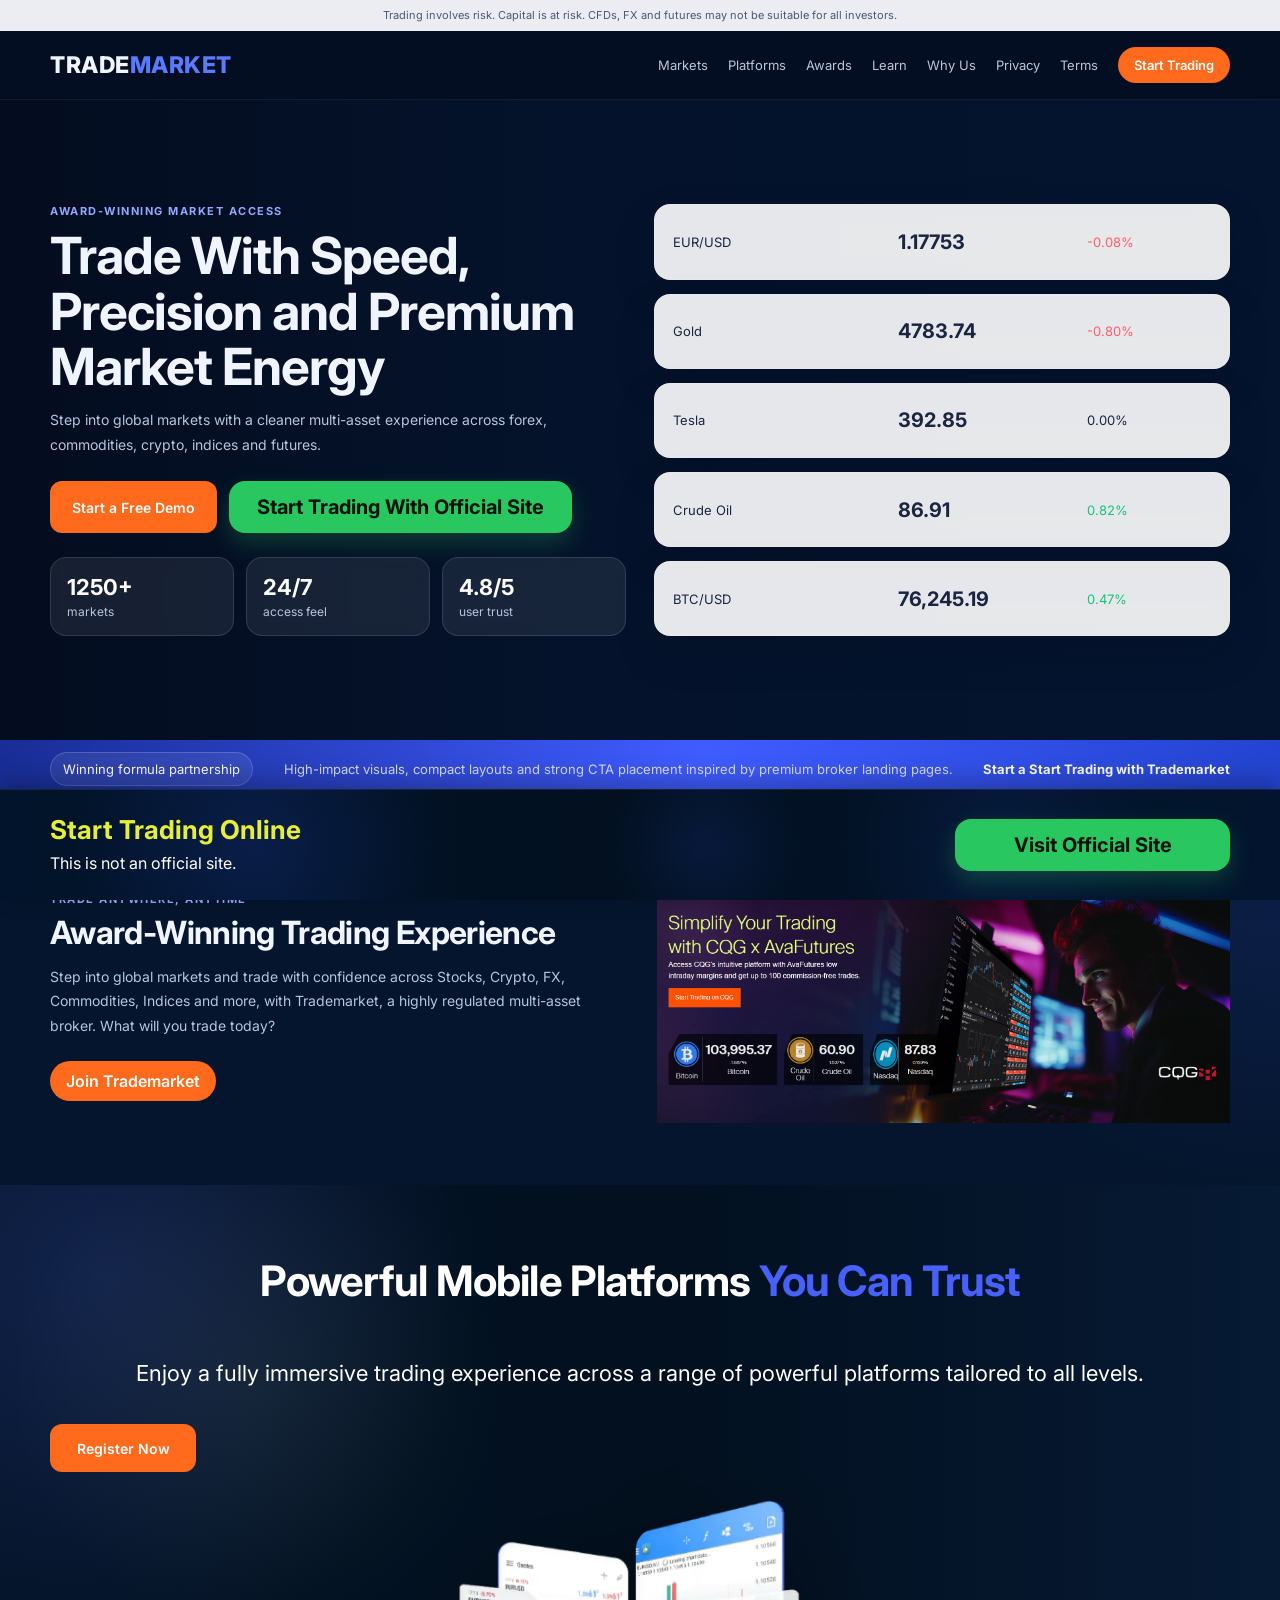
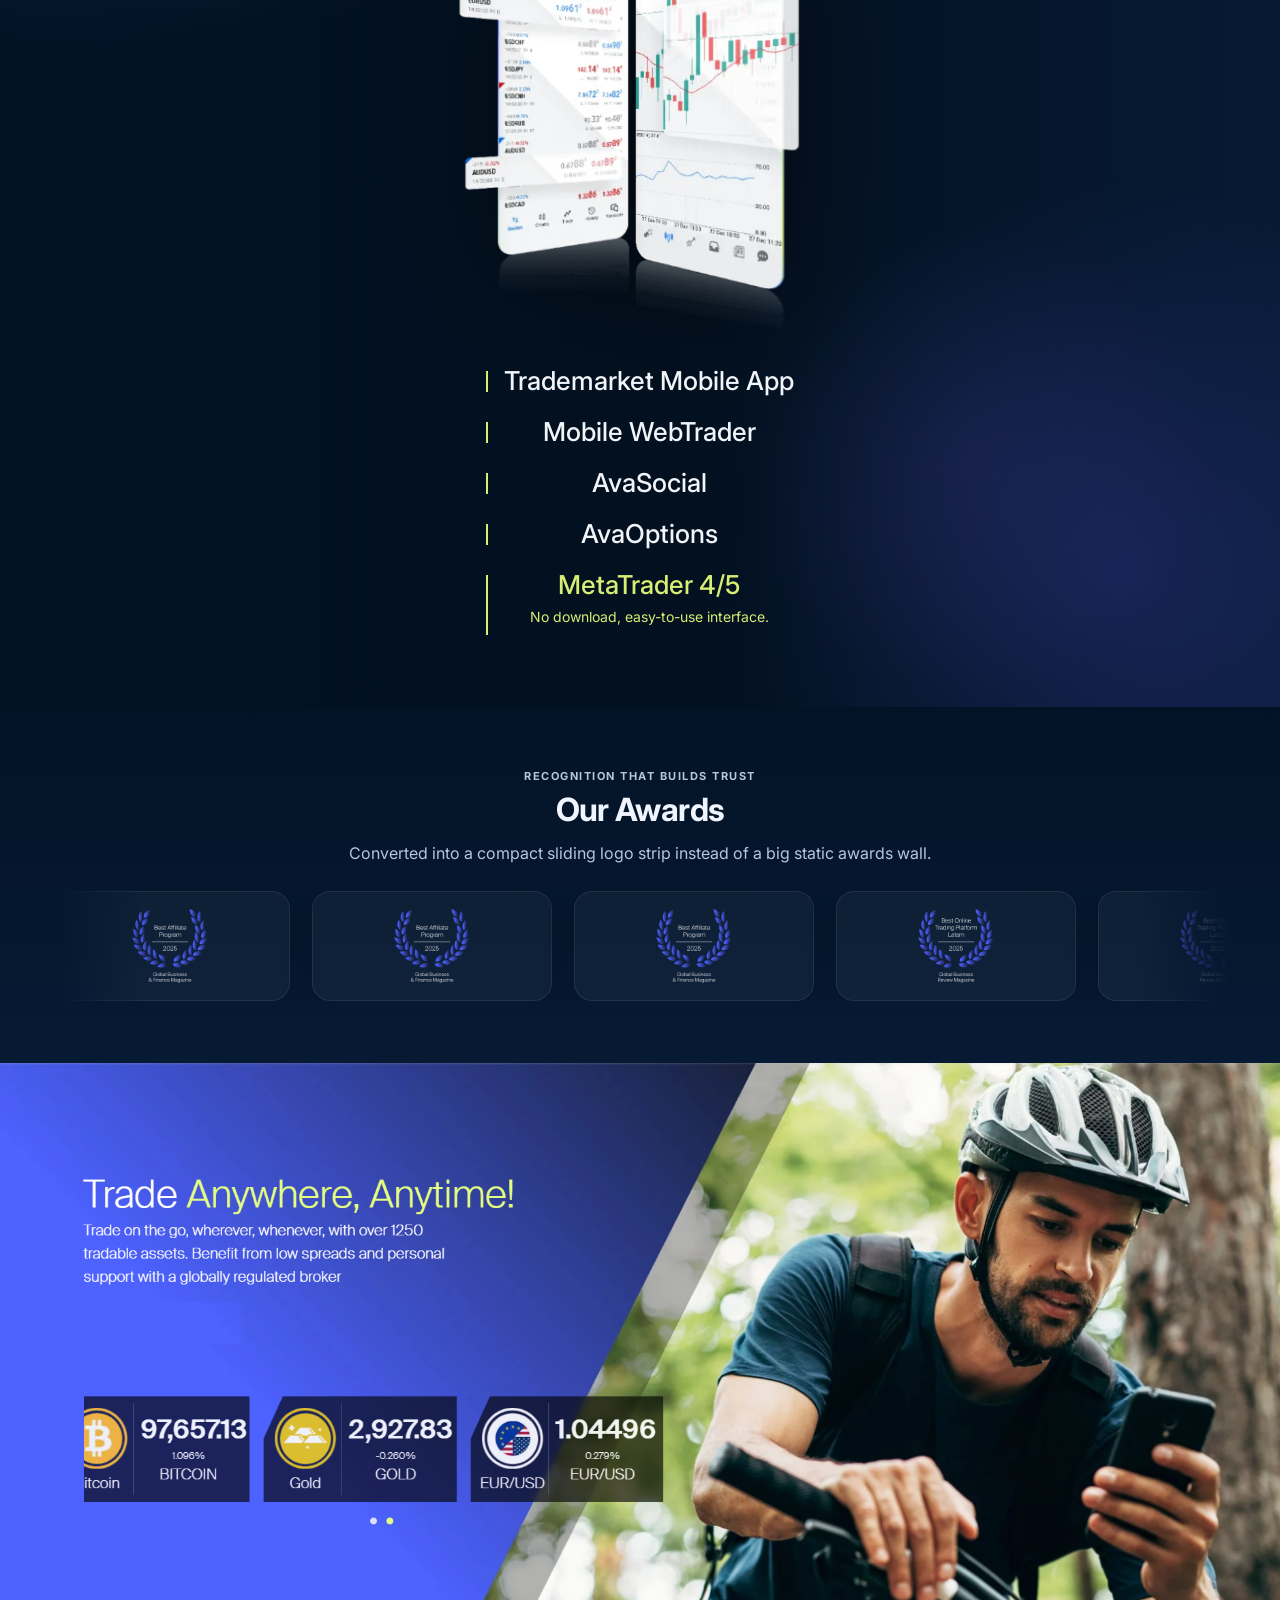
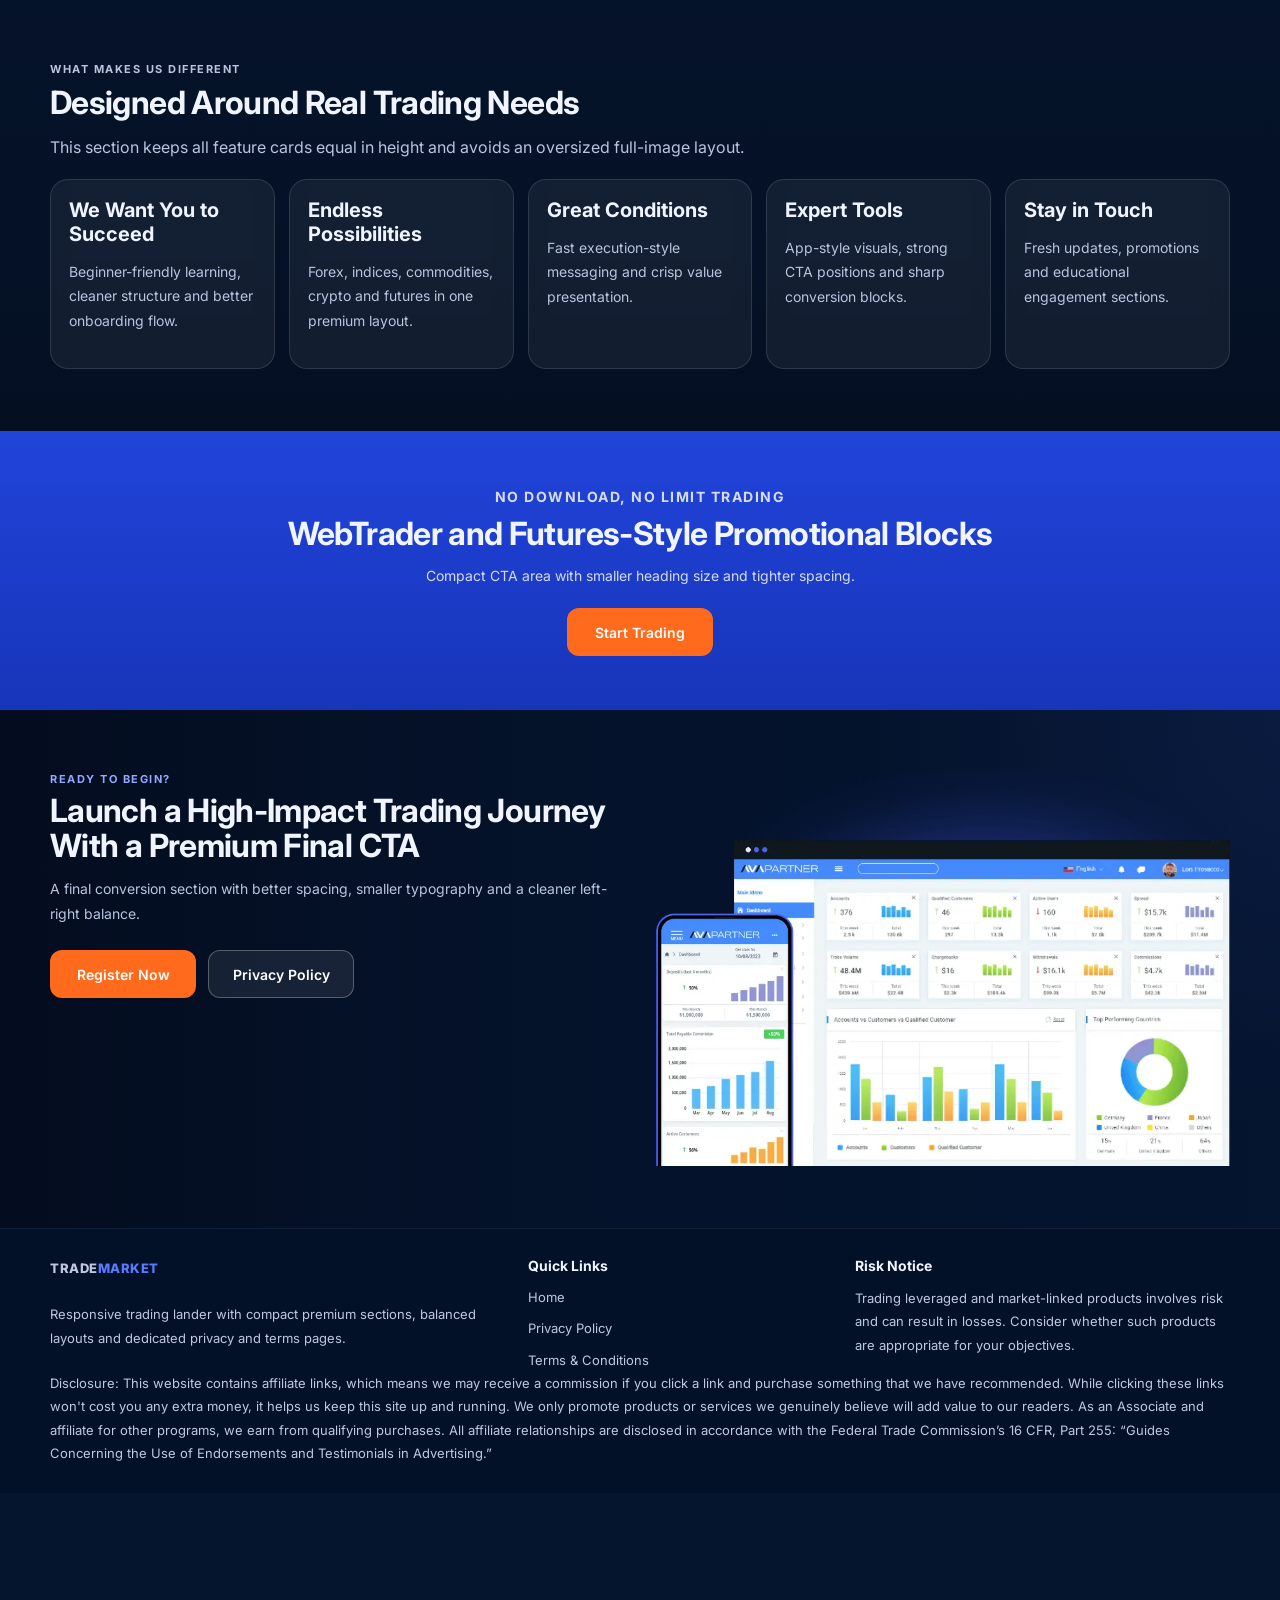
==== commit 3b053896: "Update index.html" ====
--- a/index.html
+++ b/index.html
@@ -15,7 +15,7 @@
 
   <header class="site-header" id="siteHeader">
     <div class="container nav-wrap">
-      <a href="index.html" class="logo">AVA<span>TRADE</span></a>
+      <a href="index.html" class="logo">TRADE<span>MARKET</span></a>
       <button class="nav-toggle" id="navToggle" aria-label="Toggle menu">
         <span></span><span></span><span></span>
       </button>
@@ -245,7 +245,7 @@
   <footer class="site-footer">
     <div class="container footer-grid">
       <div>
-        <a href="index.html" class="logo footer-logo">TRADE<span>EDGE</span></a>
+        <a href="index.html" class="logo footer-logo">TRADE<span>MARKET</span></a>
         <p>Responsive trading lander with compact premium sections, balanced layouts and dedicated privacy and terms pages.</p>
       </div>
       <div>
@@ -272,7 +272,7 @@
       <h3>Start Trading Online</h3>
       <p>This is not an official site.</p>
     </div>
-    <a href="#final-cta" class="bottom-sticky-btn">Visit Trademarket</a>
+    <a href="#final-cta" class="bottom-sticky-btn">Visit Official Site</a>
   </div>
 </div>
 
